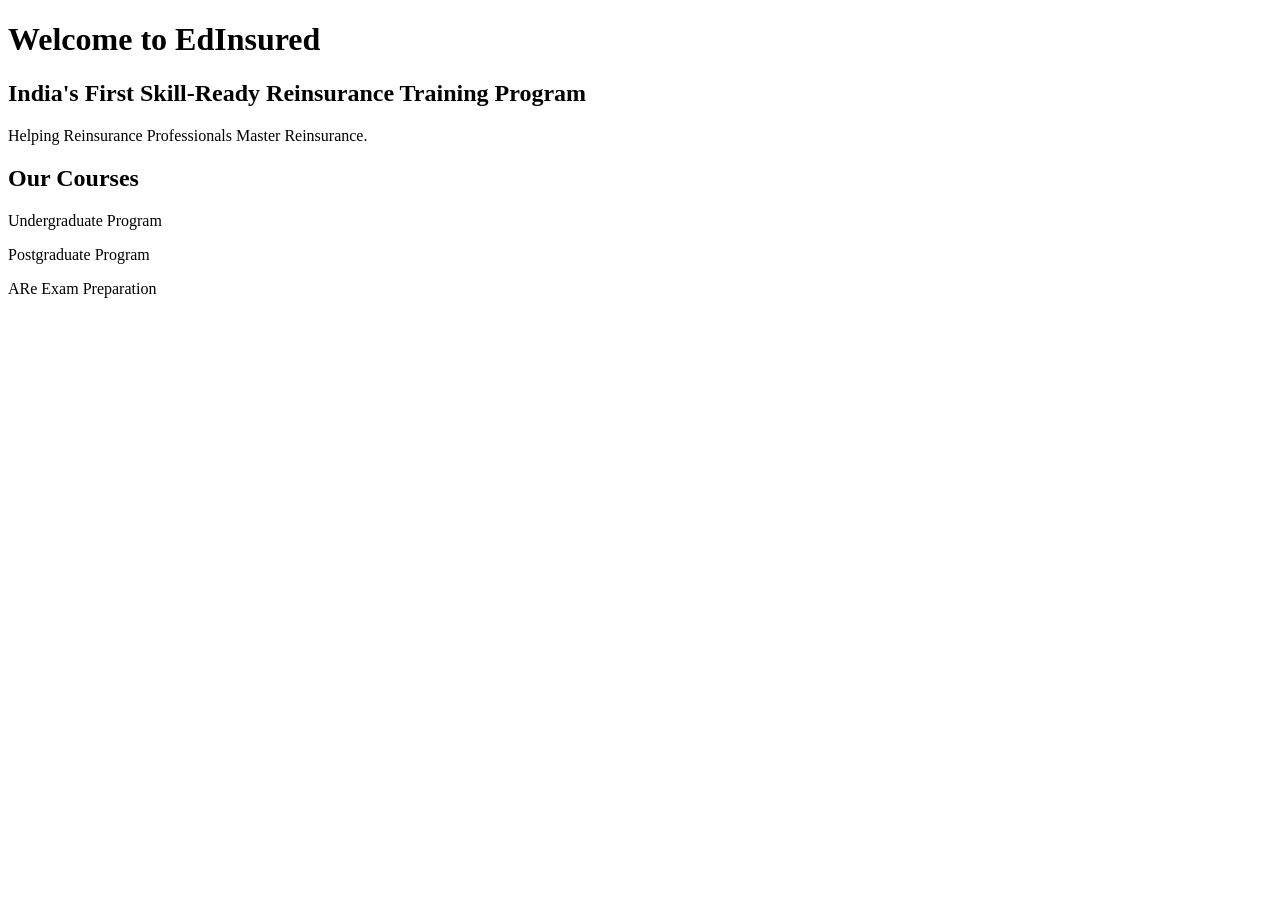
==== landing-page/index.html @ 305ea614 "Day 2 - Created homepage using HTML" ====
<!DOCTYPE html>
<html>
<head>
    <title>EdInsured Reinsurance Training</title>
</head>

<body>

    <h1>Welcome to EdInsured</h1>

    <h2>India's First Skill-Ready Reinsurance Training Program</h2>

    <p>Helping Reinsurance Professionals Master Reinsurance.</p>

    <h2>Our Courses</h2>

    <p>Undergraduate Program</p>

    <p>Postgraduate Program</p>

    <p>ARe Exam Preparation</p>

</body>
</html>
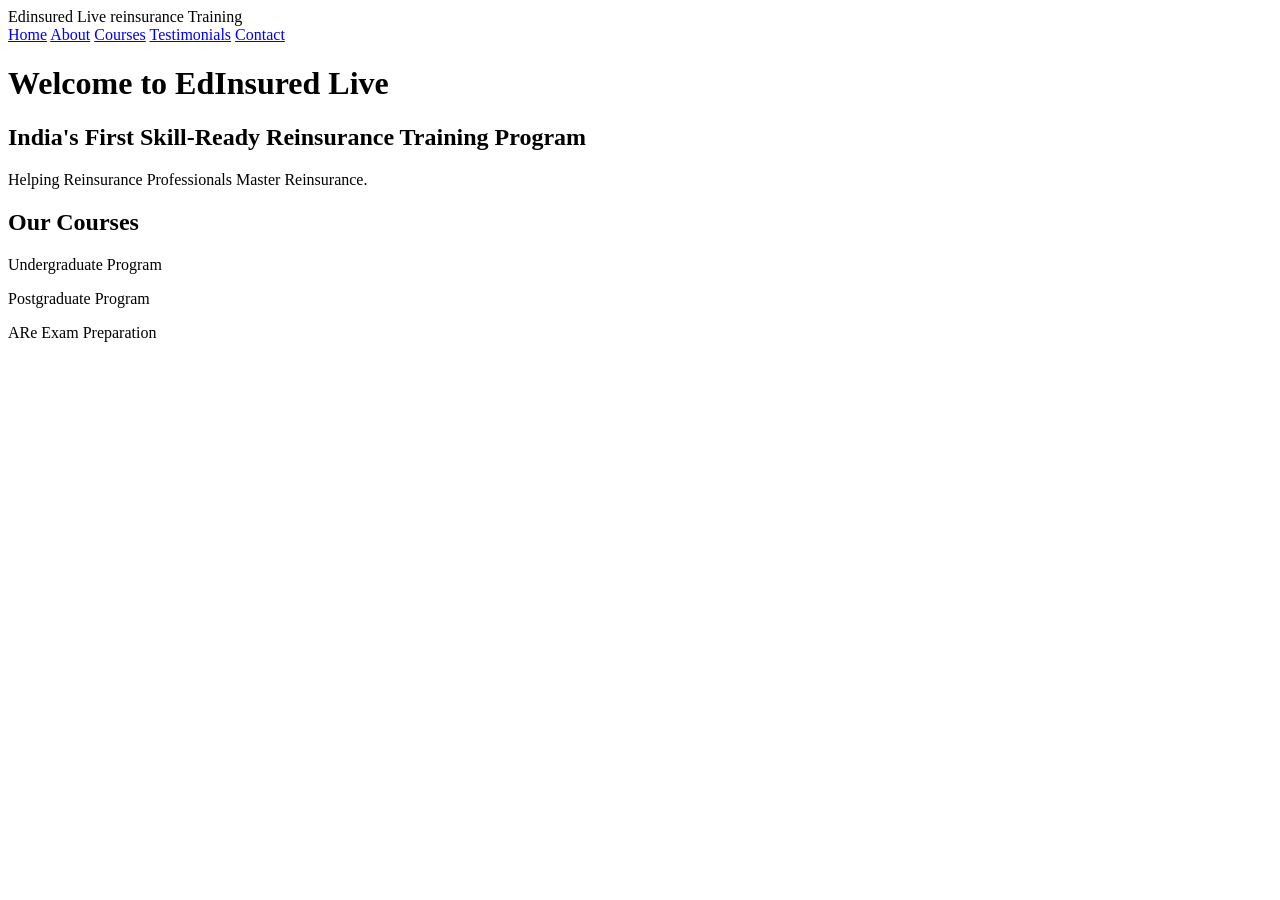
==== commit dddd5023: "Day 3 - Added header and navigation" ====
--- a/landing-page/index.html
+++ b/landing-page/index.html
@@ -5,8 +5,17 @@
 </head>
 
 <body>
-
-    <h1>Welcome to EdInsured</h1>
+<header>
+    Edinsured Live reinsurance Training
+</header>
+<nav>
+    <a href="#">Home</a>
+    <a href="#">About</a>   
+    <a href="#">Courses</a> 
+    <a href="#">Testimonials</a>
+    <a href="#">Contact</a>
+</nav>
+    <h1>Welcome to EdInsured Live</h1>
 
     <h2>India's First Skill-Ready Reinsurance Training Program</h2>
 
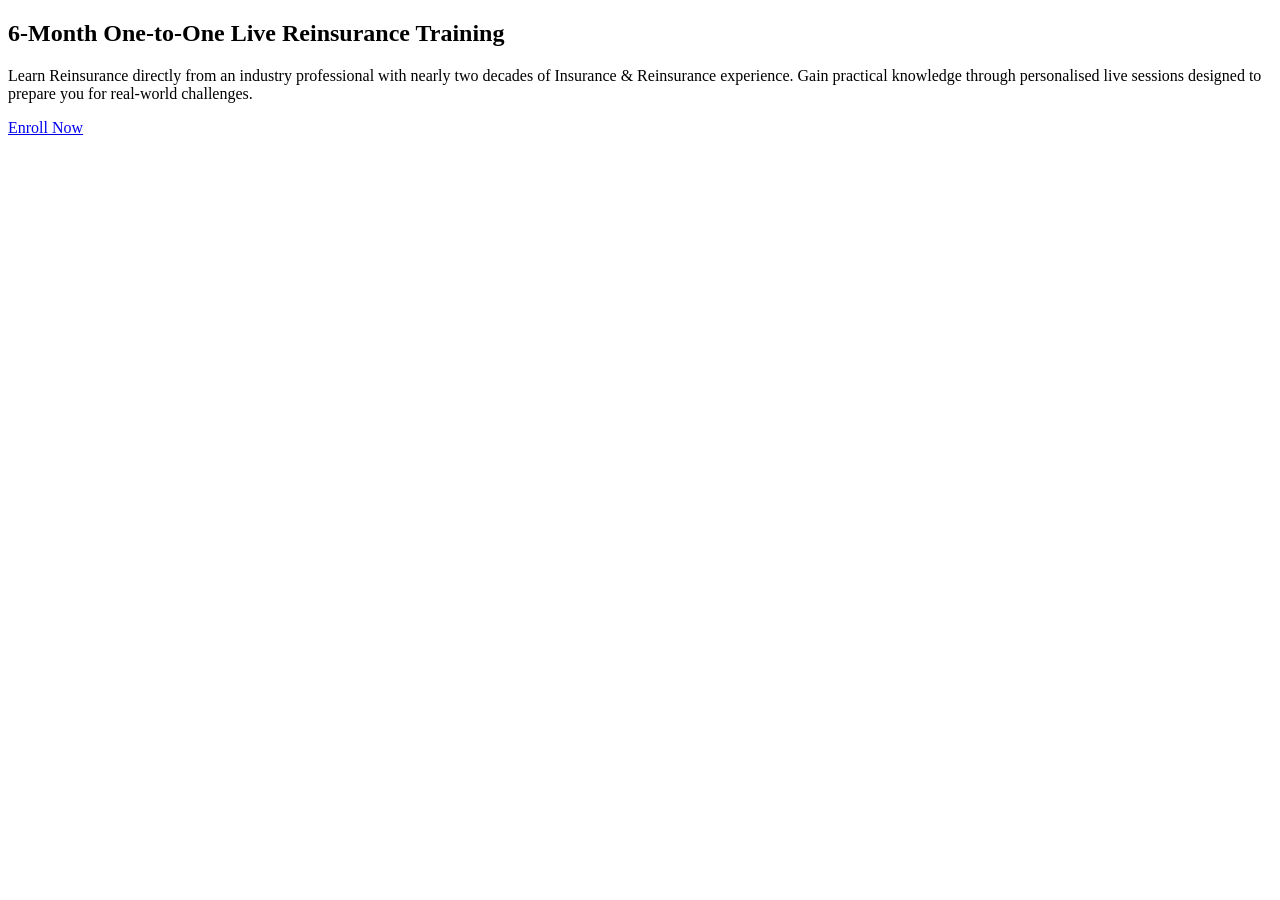
==== commit d18afef0: "Day 4 - Built Hero Section" ====
--- a/landing-page/index.html
+++ b/landing-page/index.html
@@ -1,33 +1,55 @@
 <!DOCTYPE html>
-<html>
+<html lang="en">
 <head>
     <title>EdInsured Reinsurance Training</title>
 </head>
 
 <body>
-<header>
-    Edinsured Live reinsurance Training
-</header>
-<nav>
-    <a href="#">Home</a>
-    <a href="#">About</a>   
-    <a href="#">Courses</a> 
-    <a href="#">Testimonials</a>
-    <a href="#">Contact</a>
-</nav>
-    <h1>Welcome to EdInsured Live</h1>
 
-    <h2>India's First Skill-Ready Reinsurance Training Program</h2>
+    <header>
 
-    <p>Helping Reinsurance Professionals Master Reinsurance.</p>
+    </header>
 
-    <h2>Our Courses</h2>
+    <nav>
 
-    <p>Undergraduate Program</p>
+    </nav>
 
-    <p>Postgraduate Program</p>
+    <main>
+<!-- Hero Section -->
+        <section id="hero">
+<h2>6-Month One-to-One Live Reinsurance Training</h2>
+<p>Learn Reinsurance directly from an industry professional with nearly
+        two decades of Insurance & Reinsurance experience. Gain practical
+        knowledge through personalised live sessions designed to prepare you
+        for real-world challenges.</p>
+        <a href="#">Enroll Now</a>
+        </section>
+<!-- Cources Section    -->
+        <section>
 
-    <p>ARe Exam Preparation</p>
+        </section>
+<!-- Comparison Section -->
+        <section>
+
+        </section>
+<!-- Enrollment Section -->
+        <section>
+
+        </section>
+<!-- Testimonials Section -->
+        <section>
+
+        </section>
+<!-- About Me Section -->
+        <section>
+
+        </section>
+
+    </main>
+
+    <footer>
+
+    </footer>
 
 </body>
 </html>
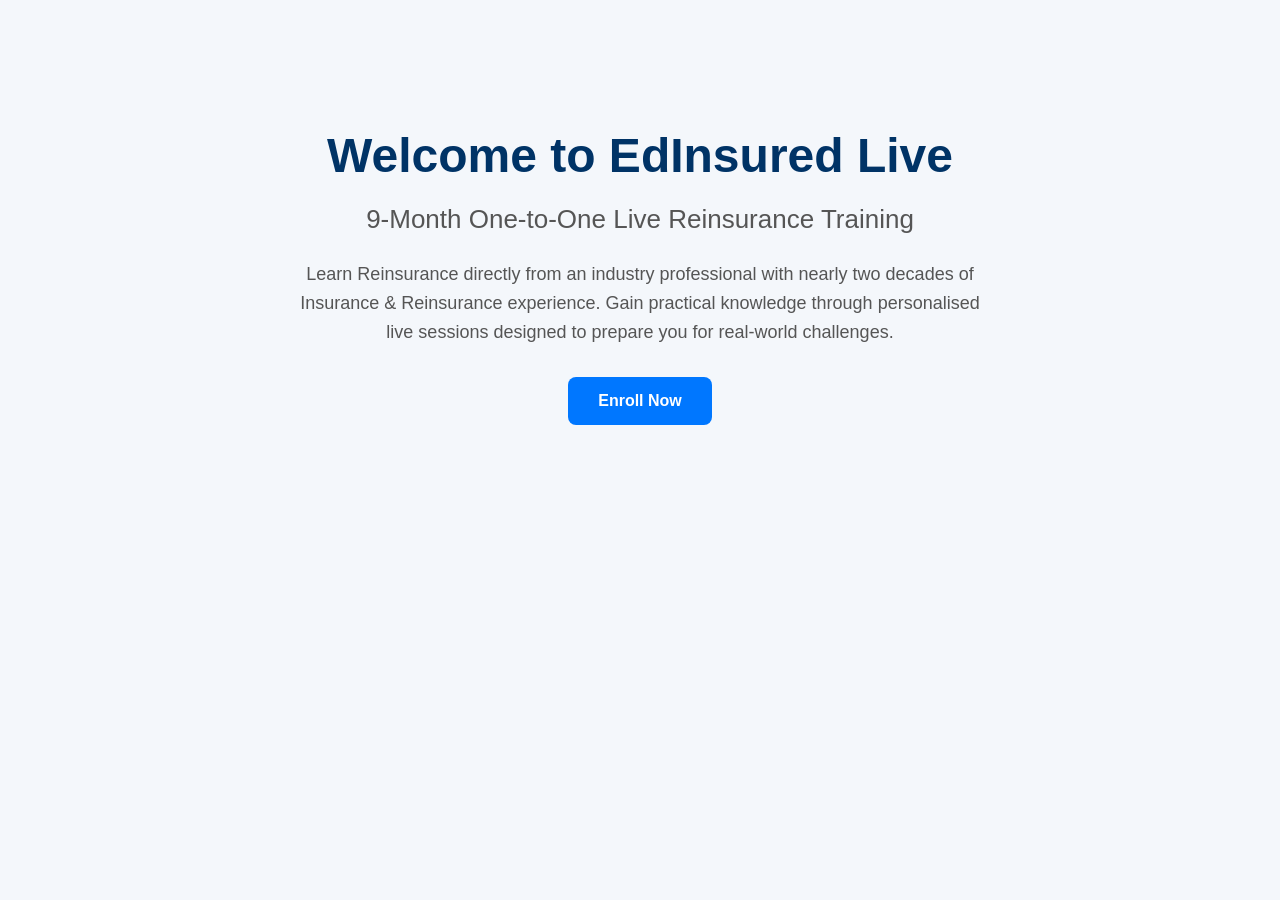
==== commit b9be14f6: "Day 5 - Add CSS styling to hero section" ====
--- a/landing-page/index.html
+++ b/landing-page/index.html
@@ -1,7 +1,8 @@
 <!DOCTYPE html>
 <html lang="en">
 <head>
-    <title>EdInsured Reinsurance Training</title>
+<title>EdInsured Live Reinsurance Training</title>
+<link rel="stylesheet" href="style.css">
 </head>
 
 <body>
@@ -17,12 +18,13 @@
     <main>
 <!-- Hero Section -->
         <section id="hero">
-<h2>6-Month One-to-One Live Reinsurance Training</h2>
+                <h1>Welcome to EdInsured Live</h1>
+<h2>9-Month One-to-One Live Reinsurance Training</h2>
 <p>Learn Reinsurance directly from an industry professional with nearly
         two decades of Insurance & Reinsurance experience. Gain practical
         knowledge through personalised live sessions designed to prepare you
         for real-world challenges.</p>
-        <a href="#">Enroll Now</a>
+        <a href="#" class="btn">Enroll Now</a>
         </section>
 <!-- Cources Section    -->
         <section>
--- a/landing-page/style.css
+++ b/landing-page/style.css
@@ -0,0 +1,38 @@
+body {
+    background-color: #f4f7fb;
+    font-family: Arial, Helvetica, sans-serif;
+    color: 333333;}
+    #hero {
+    text-align: center;
+    padding: 80px 20px;
+}
+#hero h1 {
+    font-size: 48px;
+    color: #003366;
+    margin-bottom: 20px;
+}
+#hero h2 {
+    font-size: 26px;
+    color: #555555;
+    font-weight: normal;
+    margin-bottom: 25px;
+}
+#hero p {
+    font-size: 18px;
+    line-height: 1.6;
+    max-width: 700px;
+    margin: 0 auto 30px;
+    color: #555555;
+}
+.btn {
+    display: inline-block;
+    background-color: #0077ff;
+    color: white;
+    padding: 15px 30px;
+    text-decoration: none;
+    border-radius: 8px;
+    font-weight: bold;
+}
+.btn:hover {
+    background-color: #0056b3;
+}
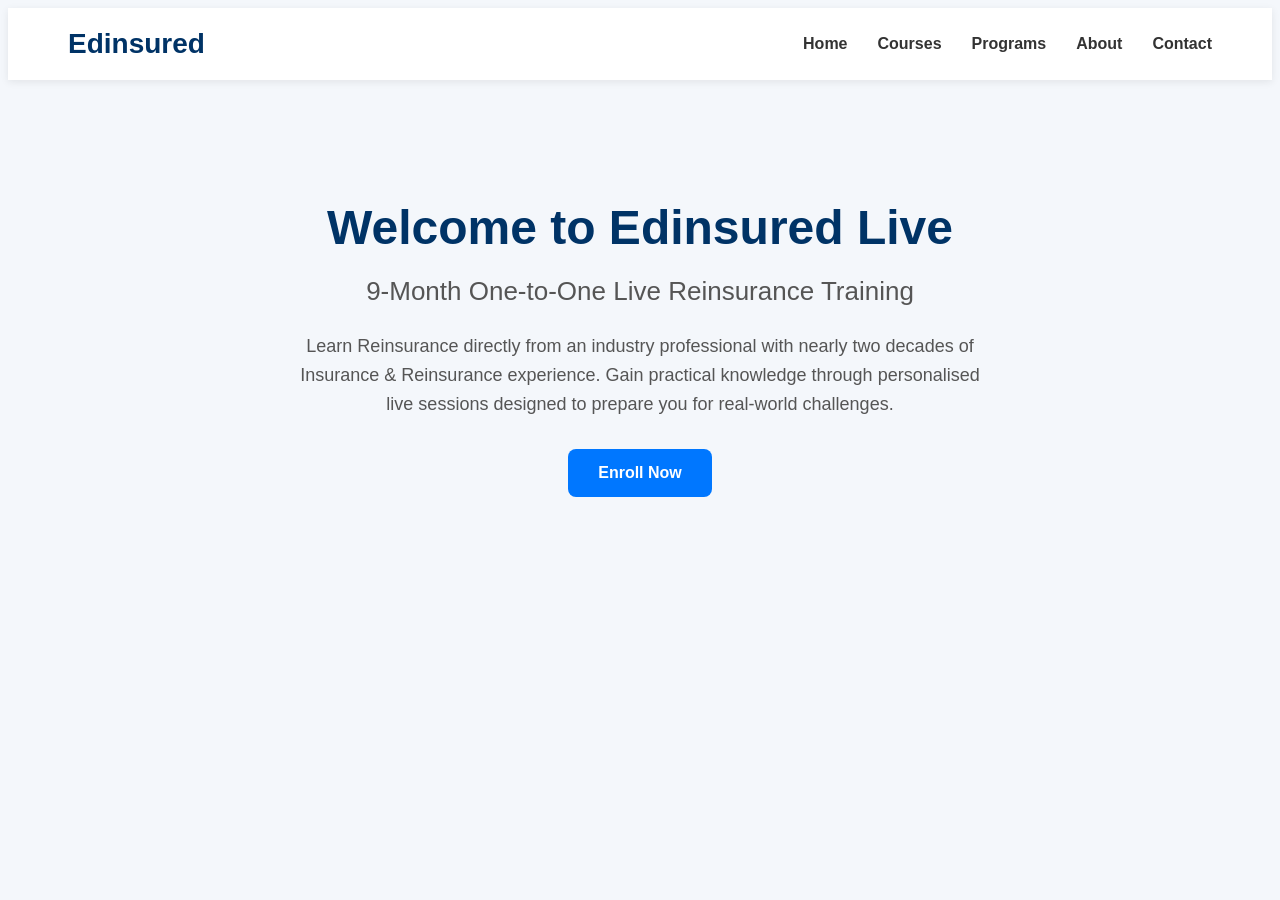
==== commit bb7ef76d: "Day 6 professional header and navigation styling" ====
--- a/landing-page/index.html
+++ b/landing-page/index.html
@@ -1,24 +1,30 @@
 <!DOCTYPE html>
 <html lang="en">
 <head>
-<title>EdInsured Live Reinsurance Training</title>
+<title>Edinsured Live Reinsurance Training</title>
 <link rel="stylesheet" href="style.css">
 </head>
 
 <body>
 
     <header>
-
-    </header>
+<div class="logo">
+        Edinsured
+    </div>
 
     <nav>
-
+        <a href="#">Home</a>
+        <a href="#">Courses</a>
+        <a href="#">Programs</a>
+        <a href="#">About</a>
+        <a href="#">Contact</a>
     </nav>
+    </header>
 
     <main>
 <!-- Hero Section -->
         <section id="hero">
-                <h1>Welcome to EdInsured Live</h1>
+                <h1>Welcome to Edinsured Live</h1>
 <h2>9-Month One-to-One Live Reinsurance Training</h2>
 <p>Learn Reinsurance directly from an industry professional with nearly
         two decades of Insurance & Reinsurance experience. Gain practical
--- a/landing-page/style.css
+++ b/landing-page/style.css
@@ -35,4 +35,29 @@
 }
 .btn:hover {
     background-color: #0056b3;
+}
+header {
+    display: flex;
+    justify-content: space-between;
+    align-items: center;
+    padding: 20px 60px;
+    background-color: white;
+    box-shadow: 0 2px 8px rgba(0,0,0,0.08);
+}
+nav {
+    display: flex;
+    gap: 30px;
+}
+nav a {
+    text-decoration: none;
+    color: #333333;
+    font-weight: 600;
+}
+nav a:hover {
+    color: #0077ff;
+}
+.logo {
+    font-size: 28px;
+    font-weight: bold;
+    color: #003366;
 }
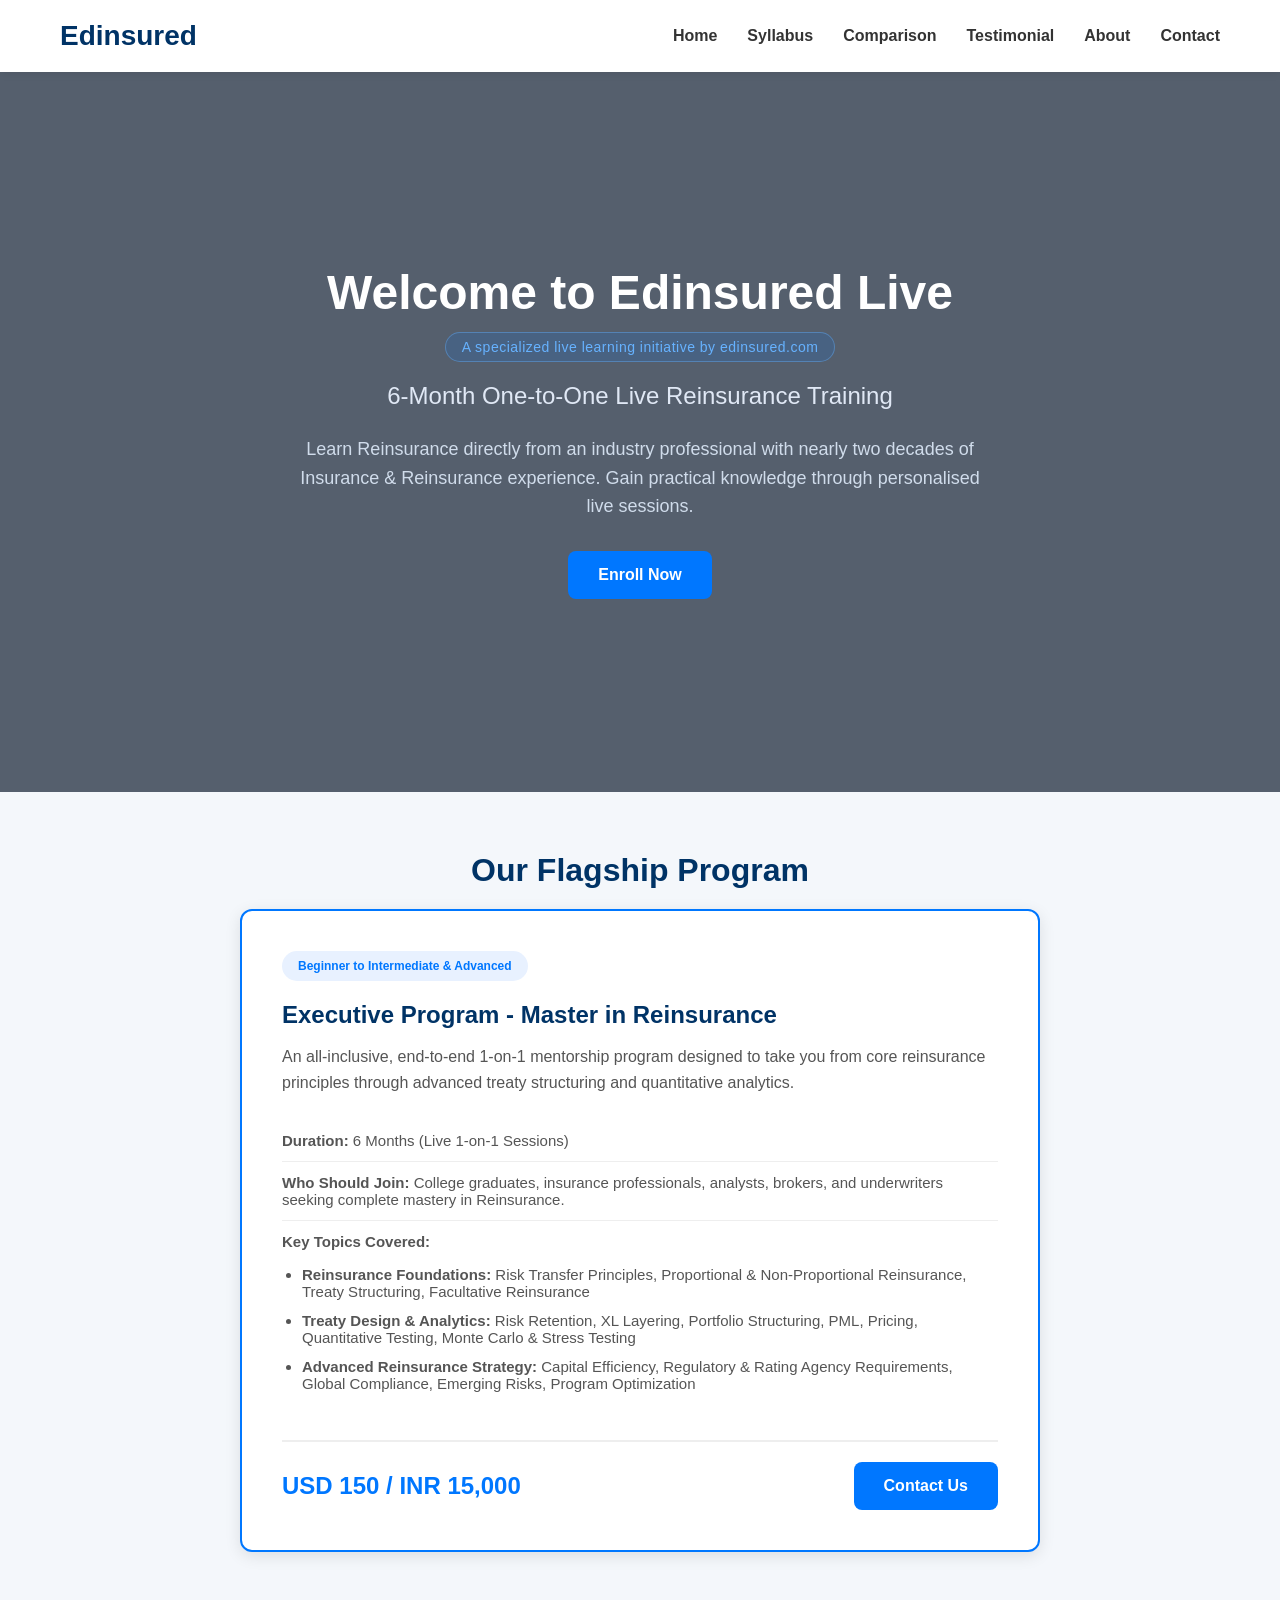
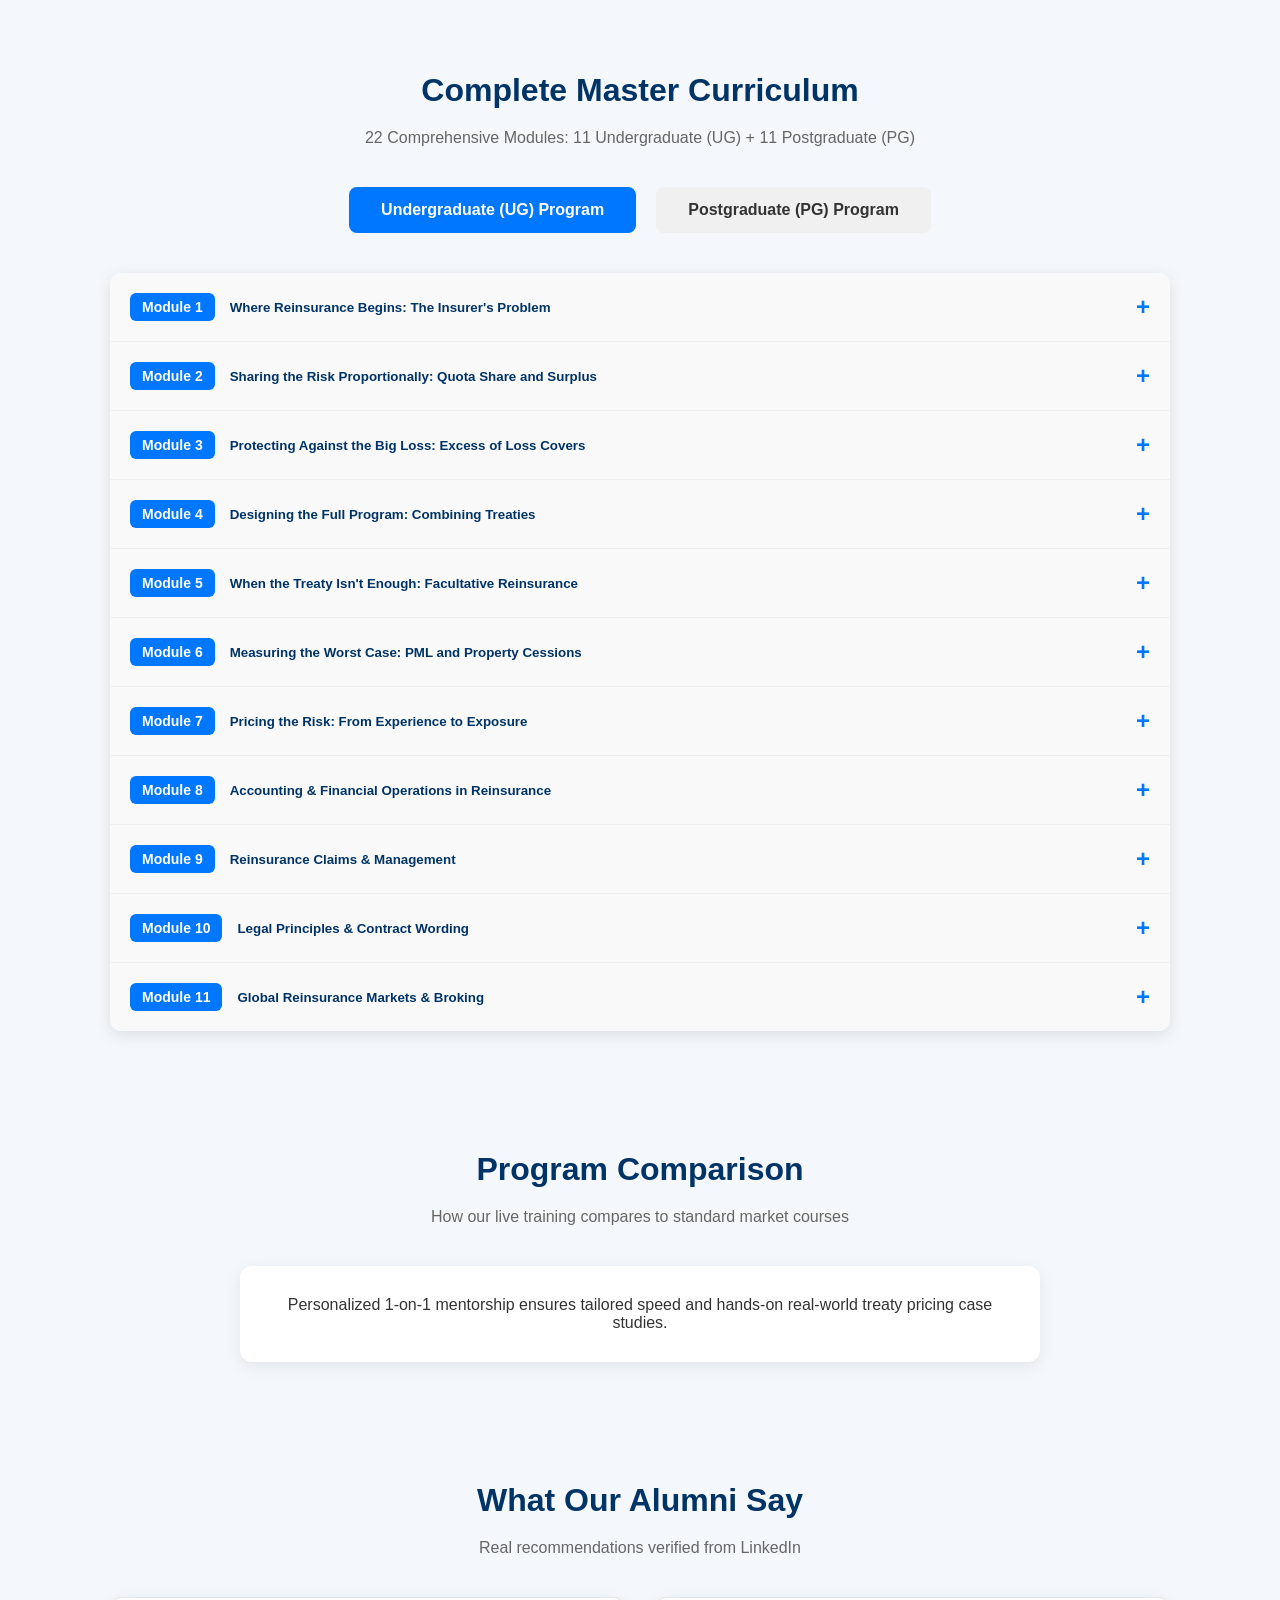
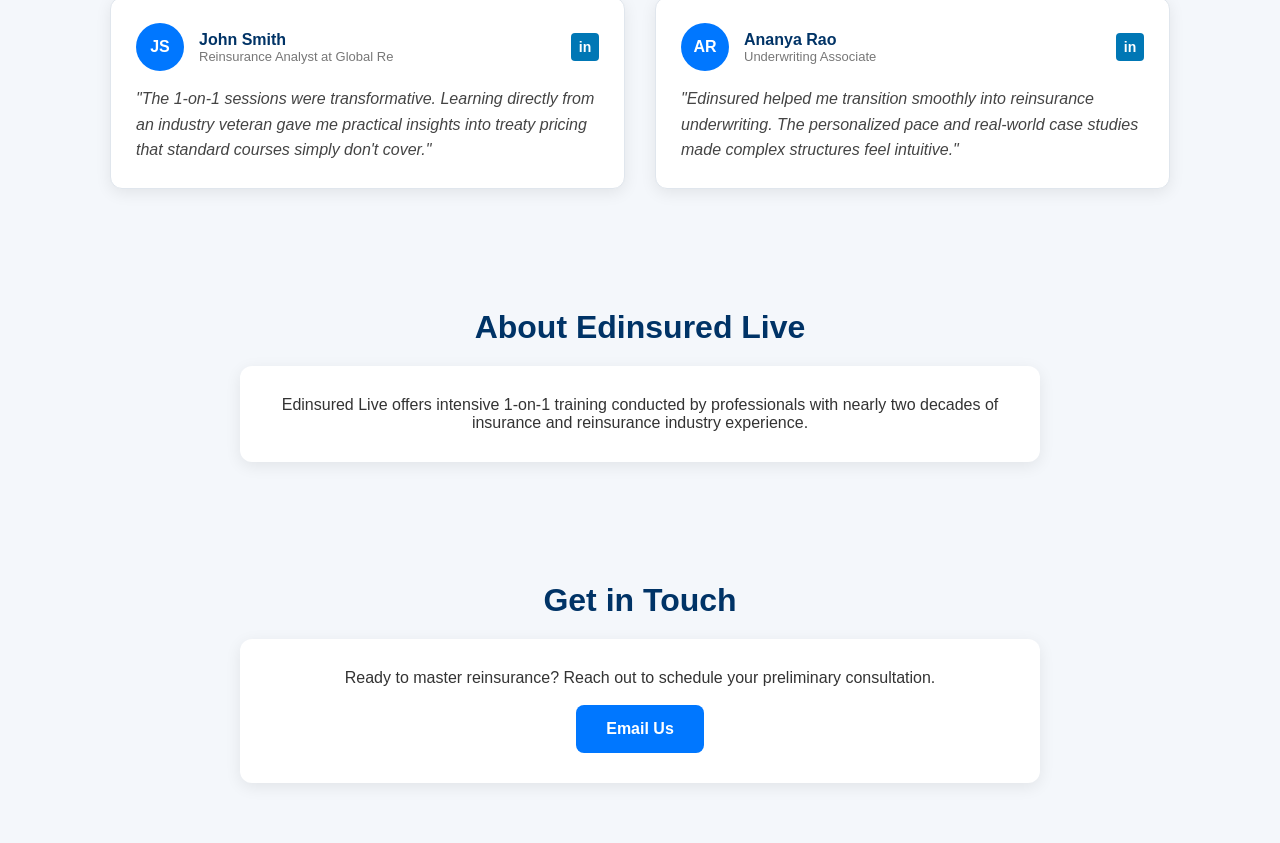
==== commit dbd71bc0: "Fix navigation view switching and update hero subtag" ====
--- a/landing-page/index.html
+++ b/landing-page/index.html
@@ -1,63 +1,508 @@
 <!DOCTYPE html>
 <html lang="en">
 <head>
-<title>Edinsured Live Reinsurance Training</title>
-<link rel="stylesheet" href="style.css">
+    <meta charset="UTF-8">
+    <meta name="viewport" content="width=device-width, initial-scale=1.0">
+    <title>Edinsured Live Reinsurance Training</title>
+    <link rel="stylesheet" href="style.css">
 </head>
-
 <body>
 
     <header>
-<div class="logo">
-        Edinsured
-    </div>
-
-    <nav>
-        <a href="#">Home</a>
-        <a href="#">Courses</a>
-        <a href="#">Programs</a>
-        <a href="#">About</a>
-        <a href="#">Contact</a>
-    </nav>
+        <div class="logo">Edinsured</div>
+        <nav>
+            <a href="#home">Home</a>
+            <a href="#syllabus">Syllabus</a>
+            <a href="#syllabus-comparison">Comparison</a>
+            <a href="#testimonials">Testimonial</a>
+            <a href="#about">About</a>
+            <a href="#contact">Contact</a>
+        </nav>
     </header>
 
     <main>
-<!-- Hero Section -->
+        <!-- Hero Section -->
         <section id="hero">
+            <video class="hero-video" autoplay loop muted playsinline>
+                <source src="https://res.cloudinary.com/nr9kdftt/video/upload/v1786195511/Edinsured_Logo_vqvf2d.mp4" type="video/mp4">
+            </video>
+            <div class="hero-content">
                 <h1>Welcome to Edinsured Live</h1>
-<h2>9-Month One-to-One Live Reinsurance Training</h2>
-<p>Learn Reinsurance directly from an industry professional with nearly
-        two decades of Insurance & Reinsurance experience. Gain practical
-        knowledge through personalised live sessions designed to prepare you
-        for real-world challenges.</p>
-        <a href="#" class="btn">Enroll Now</a>
-        </section>
-<!-- Cources Section    -->
-        <section>
-
-        </section>
-<!-- Comparison Section -->
-        <section>
-
-        </section>
-<!-- Enrollment Section -->
-        <section>
-
-        </section>
-<!-- Testimonials Section -->
-        <section>
-
-        </section>
-<!-- About Me Section -->
-        <section>
-
-        </section>
-
+                <div class="hero-subtag">A specialized live learning initiative by edinsured.com</div>
+                <h2>6-Month One-to-One Live Reinsurance Training</h2>
+                <p>Learn Reinsurance directly from an industry professional with nearly two decades of Insurance &amp; Reinsurance experience. Gain practical knowledge through personalised live sessions.</p>
+                <a href="#contact" class="btn">Enroll Now</a>
+            </div>
+        </section>
+
+        <!-- Executive Program / Flagship Section -->
+        <section id="courses" class="container">
+            <h2 class="section-title">Our Flagship Program</h2>
+            
+            <div class="single-course-container">
+                <div class="course-card featured">
+                    <span class="badge badge-popular">Beginner to Intermediate &amp; Advanced</span>
+                    <h3>Executive Program - Master in Reinsurance</h3>
+                    <p class="overview">An all-inclusive, end-to-end 1-on-1 mentorship program designed to take you from core reinsurance principles through advanced treaty structuring and quantitative analytics.</p>
+                    
+                    <ul class="course-details">
+                        <li><strong>Duration:</strong> 6 Months (Live 1-on-1 Sessions)</li>
+                        <li><strong>Who Should Join:</strong> College graduates, insurance professionals, analysts, brokers, and underwriters seeking complete mastery in Reinsurance.</li>
+                        <li><strong>Key Topics Covered:</strong>
+                            <ul>
+                                <li><strong>Reinsurance Foundations:</strong> Risk Transfer Principles, Proportional &amp; Non-Proportional Reinsurance, Treaty Structuring, Facultative Reinsurance</li>
+                                <li><strong>Treaty Design &amp; Analytics:</strong> Risk Retention, XL Layering, Portfolio Structuring, PML, Pricing, Quantitative Testing, Monte Carlo &amp; Stress Testing</li>
+                                <li><strong>Advanced Reinsurance Strategy:</strong> Capital Efficiency, Regulatory &amp; Rating Agency Requirements, Global Compliance, Emerging Risks, Program Optimization</li>
+                            </ul>
+                        </li>
+                    </ul>
+
+                    <div class="card-footer">
+                        <div class="price">USD 150 / INR 15,000</div>
+                        <a href="#contact" class="btn">Contact Us</a>
+                    </div>
+                </div>
+            </div>
+        </section>
+
+        <!-- Detailed Full Curriculum Section -->
+        <section id="syllabus" class="container">
+            <h2 class="section-title">Complete Master Curriculum</h2>
+            <p class="section-subtitle">22 Comprehensive Modules: 11 Undergraduate (UG) + 11 Postgraduate (PG)</p>
+
+            <div class="curriculum-tabs">
+                <button class="tab-btn active" data-tab="ug">Undergraduate (UG) Program</button>
+                <button class="tab-btn" data-tab="pg">Postgraduate (PG) Program</button>
+            </div>
+
+            <!-- UG Program Accordion -->
+            <div id="ug" class="tab-content active">
+                <div class="accordion">
+                    <div class="accordion-item">
+                        <button class="accordion-header">
+                            <span class="module-number">Module 1</span>
+                            <span class="module-title">Where Reinsurance Begins: The Insurer's Problem</span>
+                            <span class="accordion-toggle">+</span>
+                        </button>
+                        <div class="accordion-body">
+                            <p><strong>Why does a primary insurer need to share risk before it ever signs a policy?</strong></p>
+                            <ul>
+                                <li>The Concept and Rationale of Reinsurance</li>
+                                <li>How Reinsurance Differs from Insurance</li>
+                                <li>Core Risk-Transfer Functions: Capacity, Stability, Catastrophe Protection</li>
+                            </ul>
+                        </div>
+                    </div>
+
+                    <div class="accordion-item">
+                        <button class="accordion-header">
+                            <span class="module-number">Module 2</span>
+                            <span class="module-title">Sharing the Risk Proportionally: Quota Share and Surplus</span>
+                            <span class="accordion-toggle">+</span>
+                        </button>
+                        <div class="accordion-body">
+                            <p><strong>The first decision a cedant makes: how much of each risk to keep, and how much to pass on.</strong></p>
+                            <ul>
+                                <li>Quota Share Treaties</li>
+                                <li>Surplus Treaties</li>
+                                <li>Facultative-Obligatory Arrangements</li>
+                            </ul>
+                        </div>
+                    </div>
+
+                    <div class="accordion-item">
+                        <button class="accordion-header">
+                            <span class="module-number">Module 3</span>
+                            <span class="module-title">Protecting Against the Big Loss: Excess of Loss Covers</span>
+                            <span class="accordion-toggle">+</span>
+                        </button>
+                        <div class="accordion-body">
+                            <p><strong>Once proportional sharing isn't enough, how does an insurer cap its exposure to a single event or a bad year?</strong></p>
+                            <ul>
+                                <li>Per Risk Excess of Loss</li>
+                                <li>Per Event Excess of Loss</li>
+                                <li>Stop Loss Excess of Loss</li>
+                                <li>Aggregate Excess of Loss</li>
+                                <li>Attachment Points and Layering</li>
+                                <li>Pricing the Layer: Non-Proportional Premiums</li>
+                                <li>Adjusting for Inflation: Stability and Indexation Clauses</li>
+                            </ul>
+                        </div>
+                    </div>
+
+                    <div class="accordion-item">
+                        <button class="accordion-header">
+                            <span class="module-number">Module 4</span>
+                            <span class="module-title">Designing the Full Program: Combining Treaties</span>
+                            <span class="accordion-toggle">+</span>
+                        </button>
+                        <div class="accordion-body">
+                            <p><strong>In practice, no insurer relies on one structure. How are proportional and non-proportional covers layered together?</strong></p>
+                            <ul>
+                                <li>Quota Share Operating after Surplus</li>
+                                <li>Per Risk XL after Surplus</li>
+                                <li>Per Risk XL combined with Quota Share</li>
+                                <li>Per Risk XL combined with Catastrophe XL</li>
+                            </ul>
+                        </div>
+                    </div>
+
+                    <div class="accordion-item">
+                        <button class="accordion-header">
+                            <span class="module-number">Module 5</span>
+                            <span class="module-title">When the Treaty Isn't Enough: Facultative Reinsurance</span>
+                            <span class="accordion-toggle">+</span>
+                        </button>
+                        <div class="accordion-body">
+                            <p><strong>What happens when a single risk falls outside the treaty's automatic terms, and has to be negotiated one-by-one?</strong></p>
+                            <ul>
+                                <li>Proportional Facultative Placements</li>
+                                <li>Non-Proportional Facultative Placements</li>
+                                <li>The Mechanics of Placing a Facultative Risk</li>
+                            </ul>
+                        </div>
+                    </div>
+
+                    <div class="accordion-item">
+                        <button class="accordion-header">
+                            <span class="module-number">Module 6</span>
+                            <span class="module-title">Measuring the Worst Case: PML and Property Cessions</span>
+                            <span class="accordion-toggle">+</span>
+                        </button>
+                        <div class="accordion-body">
+                            <p><strong>Before any of this works, someone has to estimate how bad the loss could actually get.</strong></p>
+                            <ul>
+                                <li>Probable Maximum Loss (PML) and Cession Decisions</li>
+                                <li>Premium Allocation under Surplus Treaties</li>
+                                <li>What Happens When the PML Estimate Is Wrong</li>
+                            </ul>
+                        </div>
+                    </div>
+
+                    <div class="accordion-item">
+                        <button class="accordion-header">
+                            <span class="module-number">Module 7</span>
+                            <span class="module-title">Pricing the Risk: From Experience to Exposure</span>
+                            <span class="accordion-toggle">+</span>
+                        </button>
+                        <div class="accordion-body">
+                            <p><strong>How does a reinsurer decide what to charge for taking on this risk?</strong></p>
+                            <ul>
+                                <li>Burning Cost / Experience Rating</li>
+                                <li>Exposure Rating</li>
+                                <li>Pricing Catastrophe Excess of Loss</li>
+                            </ul>
+                        </div>
+                    </div>
+
+                    <div class="accordion-item">
+                        <button class="accordion-header">
+                            <span class="module-number">Module 8</span>
+                            <span class="module-title">Accounting &amp; Financial Operations in Reinsurance</span>
+                            <span class="accordion-toggle">+</span>
+                        </button>
+                        <div class="accordion-body">
+                            <p><strong>Understanding premium calculations, commissions, accounts processing, and financial statements.</strong></p>
+                            <ul>
+                                <li>Proportional &amp; Non-Proportional Accounts</li>
+                                <li>Portfolio Transfers and Premium Reserves</li>
+                                <li>Reinsurance Loss Reserves &amp; Cash Calls</li>
+                            </ul>
+                        </div>
+                    </div>
+
+                    <div class="accordion-item">
+                        <button class="accordion-header">
+                            <span class="module-number">Module 9</span>
+                            <span class="module-title">Reinsurance Claims &amp; Management</span>
+                            <span class="accordion-toggle">+</span>
+                        </button>
+                        <div class="accordion-body">
+                            <p><strong>How losses are reported, investigated, settled, and recovered under reinsurance agreements.</strong></p>
+                            <ul>
+                                <li>Claims Notification Clauses and Co-operation</li>
+                                <li>Cut-Through Clauses &amp; Special Provisions</li>
+                                <li>Claims Handling Procedures in Treaties</li>
+                            </ul>
+                        </div>
+                    </div>
+
+                    <div class="accordion-item">
+                        <button class="accordion-header">
+                            <span class="module-number">Module 10</span>
+                            <span class="module-title">Legal Principles &amp; Contract Wording</span>
+                            <span class="accordion-toggle">+</span>
+                        </button>
+                        <div class="accordion-body">
+                            <p><strong>Key legal doctrines that govern relationships between primary insurers and reinsurers.</strong></p>
+                            <ul>
+                                <li>Utmost Good Faith &amp; Follow the Fortunes</li>
+                                <li>Standard Contractual Clauses &amp; Exclusions</li>
+                                <li>Dispute Resolution: Arbitration vs Litigation</li>
+                            </ul>
+                        </div>
+                    </div>
+
+                    <div class="accordion-item">
+                        <button class="accordion-header">
+                            <span class="module-number">Module 11</span>
+                            <span class="module-title">Global Reinsurance Markets &amp; Broking</span>
+                            <span class="accordion-toggle">+</span>
+                        </button>
+                        <div class="accordion-body">
+                            <p><strong>Overview of key global hubs, reinsurance centers, and placement processes.</strong></p>
+                            <ul>
+                                <li>Lloyd’s of London, European, &amp; Offshore Markets</li>
+                                <li>The Role of Intermediaries and Reinsurance Brokers</li>
+                                <li>Market Cycles: Hard vs Soft Markets</li>
+                            </ul>
+                        </div>
+                    </div>
+                </div>
+            </div>
+
+            <!-- PG Program Accordion -->
+            <div id="pg" class="tab-content">
+                <div class="accordion">
+                    <div class="accordion-item">
+                        <button class="accordion-header">
+                            <span class="module-number">Module 1</span>
+                            <span class="module-title">Advanced Quantitative Analytics &amp; Modeling</span>
+                            <span class="accordion-toggle">+</span>
+                        </button>
+                        <div class="accordion-body">
+                            <p><strong>Mathematical modeling techniques for assessing non-linear exposures.</strong></p>
+                            <ul>
+                                <li>Frequency and Severity Distributions</li>
+                                <li>Monte Carlo Simulations in Reinsurance</li>
+                                <li>Loss Aggregation and Extreme Value Theory</li>
+                            </ul>
+                        </div>
+                    </div>
+
+                    <div class="accordion-item">
+                        <button class="accordion-header">
+                            <span class="module-number">Module 2</span>
+                            <span class="module-title">Catastrophe Modeling &amp; Climate Risk</span>
+                            <span class="accordion-toggle">+</span>
+                        </button>
+                        <div class="accordion-body">
+                            <p><strong>Analyzing natural hazards and long-term environmental trends.</strong></p>
+                            <ul>
+                                <li>Catastrophe Model Structure (AIR, RMS)</li>
+                                <li>AEP and OEP Loss Curves</li>
+                                <li>Incorporating Climate Change into Pricing</li>
+                            </ul>
+                        </div>
+                    </div>
+
+                    <div class="accordion-item">
+                        <button class="accordion-header">
+                            <span class="module-number">Module 3</span>
+                            <span class="module-title">Capital Management &amp; Solvency II</span>
+                            <span class="accordion-toggle">+</span>
+                        </button>
+                        <div class="accordion-body">
+                            <p><strong>How reinsurance impacts regulatory capital requirements.</strong></p>
+                            <ul>
+                                <li>Economic Capital Models &amp; SCR Credit</li>
+                                <li>Solvency II &amp; Rating Agency Capital Models</li>
+                                <li>Capital Relief via Finite &amp; Structured Reinsurance</li>
+                            </ul>
+                        </div>
+                    </div>
+
+                    <div class="accordion-item">
+                        <button class="accordion-header">
+                            <span class="module-number">Module 4</span>
+                            <span class="module-title">Structured Reinsurance Solutions</span>
+                            <span class="accordion-toggle">+</span>
+                        </button>
+                        <div class="accordion-body">
+                            <p><strong>Non-traditional risk transfer and tailored capital relief structures.</strong></p>
+                            <ul>
+                                <li>Loss Portfolio Transfers (LPT)</li>
+                                <li>Adverse Development Cover (ADC)</li>
+                                <li>Prospective Multi-Year Structured Treaties</li>
+                            </ul>
+                        </div>
+                    </div>
+
+                    <div class="accordion-item">
+                        <button class="accordion-header">
+                            <span class="module-number">Module 5</span>
+                            <span class="module-title">Insurance-Linked Securities (ILS) &amp; Alt Capital</span>
+                            <span class="accordion-toggle">+</span>
+                        </button>
+                        <div class="accordion-body">
+                            <p><strong>Bridging insurance risks directly with capital market investors.</strong></p>
+                            <ul>
+                                <li>Catastrophe Bonds &amp; SPVs</li>
+                                <li>Sidecars and Collateralized Reinsurance</li>
+                                <li>Parametric Triggers vs Indemnity Triggers</li>
+                            </ul>
+                        </div>
+                    </div>
+
+                    <div class="accordion-item">
+                        <button class="accordion-header">
+                            <span class="module-number">Module 6</span>
+                            <span class="module-title">Enterprise Risk Management (ERM) for Reinsurers</span>
+                            <span class="accordion-toggle">+</span>
+                        </button>
+                        <div class="accordion-body">
+                            <p><strong>Structuring holistic risk limits across an entire underwriting portfolio.</strong></p>
+                            <ul>
+                                <li>Risk Appetite Frameworks &amp; Limits</li>
+                                <li>Realistic Disaster Scenarios (RDS)</li>
+                                <li>Accumulation Control across Lines of Business</li>
+                            </ul>
+                        </div>
+                    </div>
+
+                    <div class="accordion-item">
+                        <button class="accordion-header">
+                            <span class="module-number">Module 7</span>
+                            <span class="module-title">Portfolio Optimization &amp; Underwriting Strategy</span>
+                            <span class="accordion-toggle">+</span>
+                        </button>
+                        <div class="accordion-body">
+                            <p><strong>Balancing portfolio yield, volatility, and underwriting margins.</strong></p>
+                            <ul>
+                                <li>Marginal Capital Allocation</li>
+                                <li>Combined Ratio Targets &amp; ROE Optimization</li>
+                                <li>Cross-Line Diversification Strategies</li>
+                            </ul>
+                        </div>
+                    </div>
+
+                    <div class="accordion-item">
+                        <button class="accordion-header">
+                            <span class="module-number">Module 8</span>
+                            <span class="module-title">Specialty &amp; Casualty Treaty Underwriting</span>
+                            <span class="accordion-toggle">+</span>
+                        </button>
+                        <div class="accordion-body">
+                            <p><strong>Complex underwriting for non-property lines and long-tail liabilities.</strong></p>
+                            <ul>
+                                <li>Casualty XL &amp; Clash Cover Structuring</li>
+                                <li>Cyber, Marine, Aviation, &amp; Energy Reinsurance</li>
+                                <li>Social Inflation &amp; Long-Tail Loss Reserving</li>
+                            </ul>
+                        </div>
+                    </div>
+
+                    <div class="accordion-item">
+                        <button class="accordion-header">
+                            <span class="module-number">Module 9</span>
+                            <span class="module-title">Retrocession Markets &amp; Strategy</span>
+                            <span class="accordion-toggle">+</span>
+                        </button>
+                        <div class="accordion-body">
+                            <p><strong>How reinsurers purchase protection for their own risk portfolios.</strong></p>
+                            <ul>
+                                <li>Retrocession Structures (Quota Share vs Excess of Loss)</li>
+                                <li>ILW (Industry Loss Warranties)</li>
+                                <li>Managing Retrocession Counterparty Credit Risk</li>
+                            </ul>
+                        </div>
+                    </div>
+
+                    <div class="accordion-item">
+                        <button class="accordion-header">
+                            <span class="module-number">Module 10</span>
+                            <span class="module-title">Regulatory Frameworks &amp; Global Tax Strategy</span>
+                            <span class="accordion-toggle">+</span>
+                        </button>
+                        <div class="accordion-body">
+                            <p><strong>Cross-border regulatory mechanics and international compliance.</strong></p>
+                            <ul>
+                                <li>Cross-Border Reinsurance Regulation (US, EU, Asia)</li>
+                                <li>Base Erosion &amp; Profit Shifting (BEPS) Impact</li>
+                                <li>Collateral Requirements for Unlicensed Reinsurers</li>
+                            </ul>
+                        </div>
+                    </div>
+
+                    <div class="accordion-item">
+                        <button class="accordion-header">
+                            <span class="module-number">Module 11</span>
+                            <span class="module-title">Executive Leadership &amp; Treaty Negotiation Lab</span>
+                            <span class="accordion-toggle">+</span>
+                        </button>
+                        <div class="accordion-body">
+                            <p><strong>Simulated real-world negotiation and executive strategy development.</strong></p>
+                            <ul>
+                                <li>Live Treaty Pricing &amp; Placement Simulations</li>
+                                <li>Broker-Reinsurer Relationship Management</li>
+                                <li>Executive Mentorship Capstone Project</li>
+                            </ul>
+                        </div>
+                    </div>
+                </div>
+            </div>
+        </section>
+
+        <!-- Syllabus Comparison Section -->
+        <section id="syllabus-comparison" class="container">
+            <h2 class="section-title">Program Comparison</h2>
+            <p class="section-subtitle">How our live training compares to standard market courses</p>
+            <div class="info-card">
+                <p>Personalized 1-on-1 mentorship ensures tailored speed and hands-on real-world treaty pricing case studies.</p>
+            </div>
+        </section>
+
+        <!-- Testimonials Section -->
+        <section id="testimonials" class="container">
+            <h2 class="section-title">What Our Alumni Say</h2>
+            <p class="section-subtitle">Real recommendations verified from LinkedIn</p>
+
+            <div class="testimonials-grid">
+                <div class="testimonial-card">
+                    <div class="testimonial-header">
+                        <div class="avatar">JS</div>
+                        <div class="author-info">
+                            <h4>John Smith</h4>
+                            <p>Reinsurance Analyst at Global Re</p>
+                        </div>
+                        <a href="#" target="_blank" rel="noopener" class="linkedin-icon" title="View on LinkedIn">in</a>
+                    </div>
+                    <p class="testimonial-text">"The 1-on-1 sessions were transformative. Learning directly from an industry veteran gave me practical insights into treaty pricing that standard courses simply don't cover."</p>
+                </div>
+
+                <div class="testimonial-card">
+                    <div class="testimonial-header">
+                        <div class="avatar">AR</div>
+                        <div class="author-info">
+                            <h4>Ananya Rao</h4>
+                            <p>Underwriting Associate</p>
+                        </div>
+                        <a href="#" target="_blank" rel="noopener" class="linkedin-icon" title="View on LinkedIn">in</a>
+                    </div>
+                    <p class="testimonial-text">"Edinsured helped me transition smoothly into reinsurance underwriting. The personalized pace and real-world case studies made complex structures feel intuitive."</p>
+                </div>
+            </div>
+        </section>
+
+        <!-- About Section -->
+        <section id="about" class="container">
+            <h2 class="section-title">About Edinsured Live</h2>
+            <div class="info-card">
+                <p>Edinsured Live offers intensive 1-on-1 training conducted by professionals with nearly two decades of insurance and reinsurance industry experience.</p>
+            </div>
+        </section>
+
+        <!-- Contact Section -->
+        <section id="contact" class="container">
+            <h2 class="section-title">Get in Touch</h2>
+            <div class="info-card">
+                <p>Ready to master reinsurance? Reach out to schedule your preliminary consultation.</p>
+                <br>
+                <a href="mailto:info@edinsured.com" class="btn">Email Us</a>
+            </div>
+        </section>
     </main>
 
-    <footer>
-
-    </footer>
-
+    <script src="script.js"></script>
 </body>
 </html>
--- a/landing-page/style.css
+++ b/landing-page/style.css
@@ -1,63 +1,526 @@
+* {
+    box-sizing: border-box;
+    margin: 0;
+    padding: 0;
+}
+
 body {
     background-color: #f4f7fb;
     font-family: Arial, Helvetica, sans-serif;
-    color: 333333;}
-    #hero {
+    color: #333333;
+}
+
+/* Header & Navigation */
+header {
+    display: flex;
+    justify-content: space-between;
+    align-items: center;
+    padding: 20px 60px;
+    background-color: #ffffff;
+    box-shadow: 0 2px 8px rgba(0,0,0,0.08);
+    position: sticky;
+    top: 0;
+    z-index: 100;
+}
+
+.logo {
+    font-size: 28px;
+    font-weight: bold;
+    color: #003366;
+}
+
+nav {
+    display: flex;
+    gap: 30px;
+}
+
+nav a {
+    text-decoration: none;
+    color: #333333;
+    font-weight: 600;
+}
+
+nav a:hover {
+    color: #0077ff;
+}
+
+/* Hero Section */
+#hero {
+    position: relative;
+    width: 100%;
+    min-height: 80vh;
+    display: flex;
+    flex-direction: column;
+    justify-content: center;
+    align-items: center;
     text-align: center;
-    padding: 80px 20px;
-}
+    overflow: hidden;
+    padding: 60px 20px;
+}
+
+.hero-video {
+    position: absolute;
+    top: 0;
+    left: 0;
+    width: 100%;
+    height: 100%;
+    object-fit: cover;
+    z-index: 0;
+    pointer-events: none;
+}
+
+#hero::before {
+    content: "";
+    position: absolute;
+    top: 0;
+    left: 0;
+    width: 100%;
+    height: 100%;
+    background: rgba(0, 15, 35, 0.65);
+    z-index: 1;
+}
+
+.hero-content {
+    position: relative;
+    z-index: 2;
+    max-width: 800px;
+    margin: 0 auto;
+}
+
 #hero h1 {
     font-size: 48px;
-    color: #003366;
+    color: #ffffff;
+    margin-bottom: 12px;
+    animation: fadeInUp 0.8s ease-out 0.2s both;
+}
+
+/* Highlighting sub-tag without bold text overload */
+.hero-subtag {
+    display: inline-block;
+    color: #66b2ff;
+    background-color: rgba(0, 119, 255, 0.15);
+    border: 1px solid rgba(102, 178, 255, 0.4);
+    padding: 6px 16px;
+    border-radius: 20px;
+    font-size: 14px;
+    font-weight: 500;
     margin-bottom: 20px;
-}
+    letter-spacing: 0.5px;
+    animation: fadeInUp 0.8s ease-out 0.3s both;
+}
+
 #hero h2 {
-    font-size: 26px;
-    color: #555555;
+    font-size: 24px;
+    color: #e0e8f5;
     font-weight: normal;
     margin-bottom: 25px;
-}
+    animation: fadeInUp 0.8s ease-out 0.4s both;
+}
+
 #hero p {
     font-size: 18px;
     line-height: 1.6;
     max-width: 700px;
     margin: 0 auto 30px;
-    color: #555555;
-}
+    color: #d0dceb;
+    animation: fadeInUp 0.8s ease-out 0.6s both;
+}
+
+@keyframes fadeInUp {
+    from {
+        opacity: 0;
+        transform: translateY(30px);
+    }
+    to {
+        opacity: 1;
+        transform: translateY(0);
+    }
+}
+
 .btn {
     display: inline-block;
     background-color: #0077ff;
-    color: white;
+    color: #ffffff;
     padding: 15px 30px;
     text-decoration: none;
     border-radius: 8px;
     font-weight: bold;
-}
+    transition: all 0.2s ease;
+    cursor: pointer;
+    border: none;
+    animation: fadeInUp 0.8s ease-out 0.8s both;
+}
+
 .btn:hover {
     background-color: #0056b3;
-}
-header {
+    transform: translateY(-2px);
+    box-shadow: 0 4px 12px rgba(0, 119, 255, 0.3);
+}
+
+.container {
+    max-width: 1100px;
+    margin: 0 auto;
+    padding: 60px 20px;
+}
+
+.section-title {
+    text-align: center;
+    font-size: 32px;
+    color: #003366;
+    margin-bottom: 20px;
+}
+
+.section-subtitle {
+    text-align: center;
+    font-size: 16px;
+    color: #666;
+    margin-bottom: 40px;
+}
+
+.info-card {
+    background-color: #ffffff;
+    padding: 30px;
+    border-radius: 12px;
+    box-shadow: 0 4px 16px rgba(0,0,0,0.08);
+    text-align: center;
+    max-width: 800px;
+    margin: 0 auto;
+}
+
+/* Courses Section */
+.single-course-container {
+    display: flex;
+    justify-content: center;
+}
+
+.course-card {
+    background-color: #ffffff;
+    border-radius: 12px;
+    padding: 40px;
+    box-shadow: 0 4px 16px rgba(0,0,0,0.1);
+    max-width: 800px;
+    transition: transform 0.3s ease, box-shadow 0.3s ease;
+}
+
+.course-card:hover {
+    transform: translateY(-5px);
+    box-shadow: 0 12px 32px rgba(0,0,0,0.15);
+}
+
+.course-card.featured {
+    border: 2px solid #0077ff;
+}
+
+.badge {
+    display: inline-block;
+    padding: 8px 16px;
+    border-radius: 20px;
+    font-size: 12px;
+    font-weight: bold;
+    margin-bottom: 20px;
+}
+
+.badge-popular {
+    background-color: #e8f1ff;
+    color: #0077ff;
+}
+
+.course-card h3 {
+    font-size: 24px;
+    color: #003366;
+    margin-bottom: 15px;
+}
+
+.course-card .overview {
+    font-size: 16px;
+    color: #555555;
+    margin-bottom: 25px;
+    line-height: 1.6;
+}
+
+.course-details {
+    list-style: none;
+    margin-bottom: 30px;
+}
+
+.course-details li {
+    padding: 12px 0;
+    border-bottom: 1px solid #eee;
+    font-size: 15px;
+    color: #555;
+}
+
+.course-details li:last-child {
+    border-bottom: none;
+}
+
+.course-details ul {
+    margin-left: 20px;
+    margin-top: 10px;
+    list-style: disc;
+}
+
+.course-details ul li {
+    border-bottom: none;
+    padding: 6px 0;
+}
+
+.card-footer {
     display: flex;
     justify-content: space-between;
     align-items: center;
-    padding: 20px 60px;
-    background-color: white;
-    box-shadow: 0 2px 8px rgba(0,0,0,0.08);
-}
-nav {
-    display: flex;
+    margin-top: 30px;
+    padding-top: 20px;
+    border-top: 2px solid #eee;
+}
+
+.price {
+    font-size: 24px;
+    font-weight: bold;
+    color: #0077ff;
+}
+
+/* Curriculum Tabs */
+.curriculum-tabs {
+    display: flex;
+    justify-content: center;
+    gap: 20px;
+    margin-bottom: 40px;
+    flex-wrap: wrap;
+}
+
+.tab-btn {
+    padding: 12px 30px;
+    font-size: 16px;
+    background-color: #f0f0f0;
+    color: #333;
+    border: 2px solid transparent;
+    border-radius: 8px;
+    cursor: pointer;
+    transition: all 0.3s ease;
+    font-weight: 600;
+}
+
+.tab-btn:hover {
+    background-color: #e0e0e0;
+}
+
+.tab-btn.active {
+    background-color: #0077ff;
+    color: #ffffff;
+    border-color: #0077ff;
+}
+
+.tab-content {
+    display: none;
+}
+
+.tab-content.active {
+    display: block;
+}
+
+/* Accordion Styles */
+.accordion {
+    background-color: #ffffff;
+    border-radius: 12px;
+    overflow: hidden;
+    box-shadow: 0 4px 16px rgba(0,0,0,0.1);
+}
+
+.accordion-item {
+    border-bottom: 1px solid #eee;
+}
+
+.accordion-item:last-child {
+    border-bottom: none;
+}
+
+.accordion-header {
+    width: 100%;
+    padding: 20px;
+    background-color: #f9f9f9;
+    border: none;
+    text-align: left;
+    cursor: pointer;
+    display: flex;
+    align-items: center;
+    gap: 15px;
+    transition: background-color 0.3s ease;
+    font-weight: 600;
+}
+
+.accordion-header:hover {
+    background-color: #f0f0f0;
+}
+
+.module-number {
+    display: inline-block;
+    min-width: 80px;
+    padding: 6px 12px;
+    background-color: #0077ff;
+    color: white;
+    border-radius: 6px;
+    text-align: center;
+    font-size: 14px;
+    font-weight: bold;
+}
+
+.module-title {
+    flex: 1;
+    color: #003366;
+}
+
+.accordion-toggle {
+    font-size: 24px;
+    color: #0077ff;
+    transition: transform 0.3s ease;
+}
+
+.accordion-body {
+    display: none;
+    padding: 20px;
+    border-top: 1px solid #eee;
+    background-color: #ffffff;
+}
+
+.accordion-item.open .accordion-body {
+    display: block;
+}
+
+.accordion-item.open .accordion-header {
+    background-color: #e8f1ff;
+}
+
+.accordion-item.open .module-title {
+    color: #0077ff;
+}
+
+.accordion-item.open .accordion-toggle {
+    transform: rotate(45deg);
+}
+
+.accordion-body p {
+    color: #555;
+    margin-bottom: 15px;
+    font-size: 16px;
+}
+
+.accordion-body ul {
+    margin-left: 20px;
+    list-style: disc;
+}
+
+.accordion-body li {
+    color: #555;
+    margin-bottom: 8px;
+    line-height: 1.6;
+    font-size: 15px;
+}
+
+/* Testimonials Styles */
+.testimonials-grid {
+    display: grid;
+    grid-template-columns: repeat(auto-fit, minmax(300px, 1fr));
     gap: 30px;
 }
-nav a {
+
+.testimonial-card {
+    background-color: #ffffff;
+    border-radius: 12px;
+    padding: 25px;
+    box-shadow: 0 4px 16px rgba(0,0,0,0.08);
+    border: 1px solid #e0e6ed;
+}
+
+.testimonial-header {
+    display: flex;
+    align-items: center;
+    gap: 15px;
+    margin-bottom: 15px;
+}
+
+.avatar {
+    width: 48px;
+    height: 48px;
+    background-color: #0077ff;
+    color: white;
+    font-weight: bold;
+    border-radius: 50%;
+    display: flex;
+    align-items: center;
+    justify-content: center;
+}
+
+.author-info h4 {
+    color: #003366;
+    font-size: 16px;
+}
+
+.author-info p {
+    color: #777;
+    font-size: 13px;
+}
+
+.linkedin-icon {
+    margin-left: auto;
+    background-color: #0077b5;
+    color: white;
+    font-weight: bold;
     text-decoration: none;
-    color: #333333;
-    font-weight: 600;
-}
-nav a:hover {
-    color: #0077ff;
-}
-.logo {
-    font-size: 28px;
-    font-weight: bold;
-    color: #003366;
+    border-radius: 4px;
+    width: 28px;
+    height: 28px;
+    display: flex;
+    align-items: center;
+    justify-content: center;
+    font-size: 14px;
+}
+
+.testimonial-text {
+    color: #444;
+    font-style: italic;
+    line-height: 1.6;
+}
+
+/* Responsive Styles */
+@media (max-width: 768px) {
+    header {
+        flex-direction: column;
+        padding: 15px 20px;
+        gap: 15px;
+    }
+
+    nav {
+        flex-wrap: wrap;
+        justify-content: center;
+        gap: 15px;
+    }
+
+    #hero h1 { font-size: 36px; }
+    #hero h2 { font-size: 20px; }
+    #hero p { font-size: 16px; }
+
+    .section-title { font-size: 24px; }
+    .course-card { padding: 25px; }
+
+    .card-footer {
+        flex-direction: column;
+        gap: 15px;
+        align-items: center;
+    }
+
+    .curriculum-tabs { flex-direction: column; }
+    .tab-btn { width: 100%; }
+
+    .accordion-header {
+        flex-direction: column;
+        align-items: flex-start;
+    }
+
+    .module-number {
+        width: 100%;
+        text-align: center;
+    }
+
+    .accordion-toggle { align-self: flex-end; }
 }
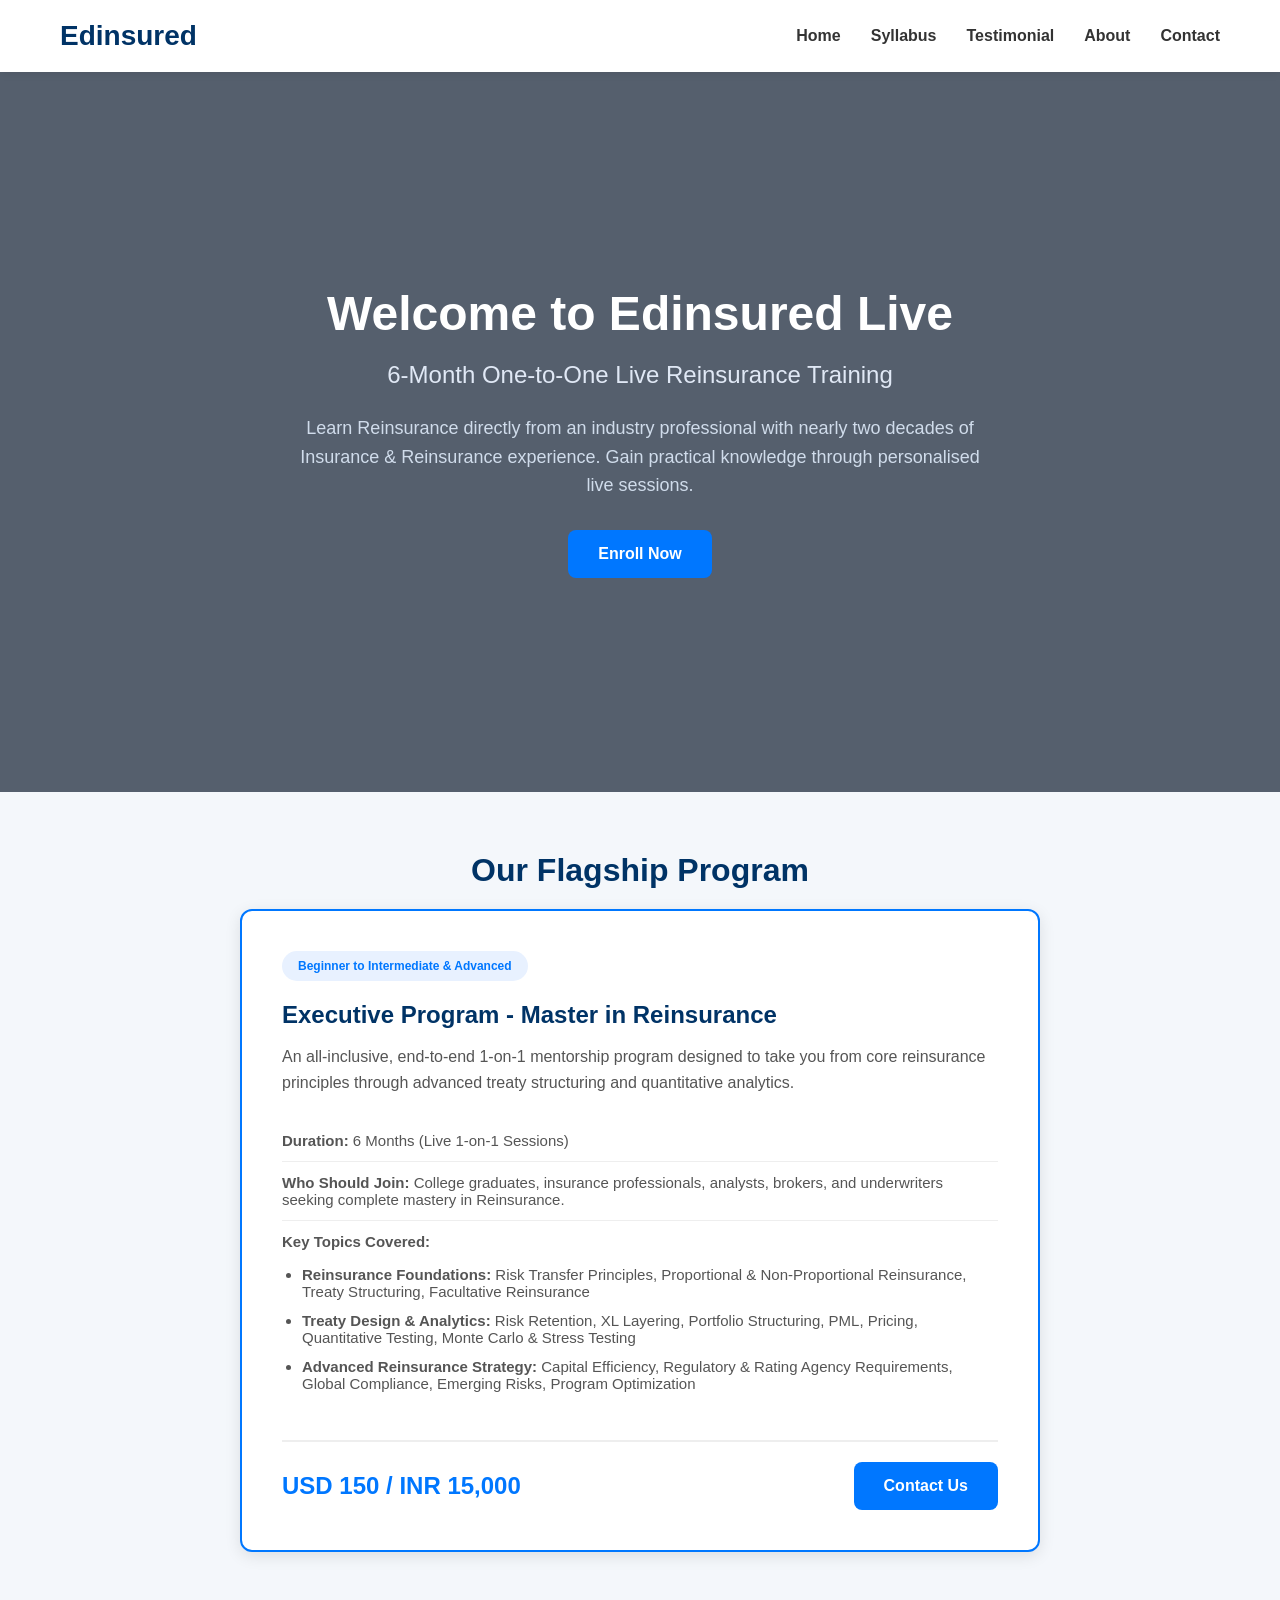
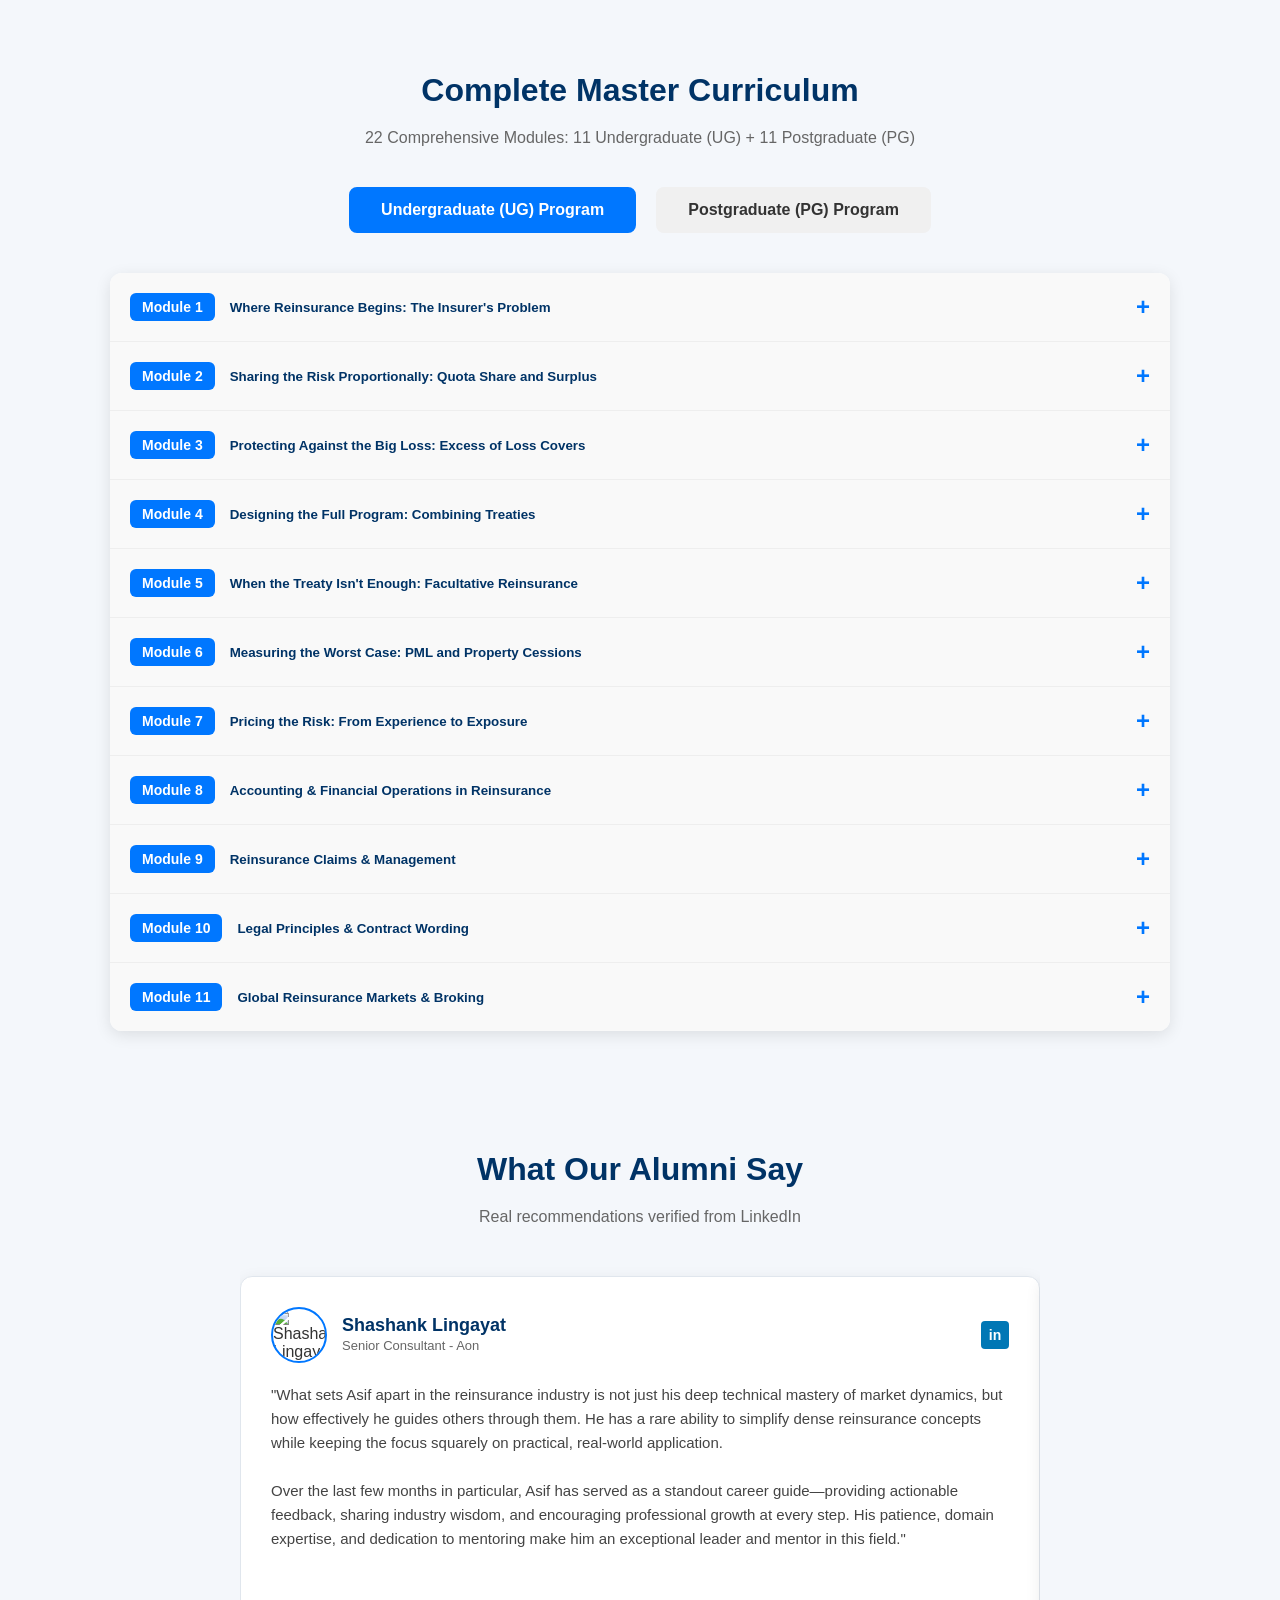
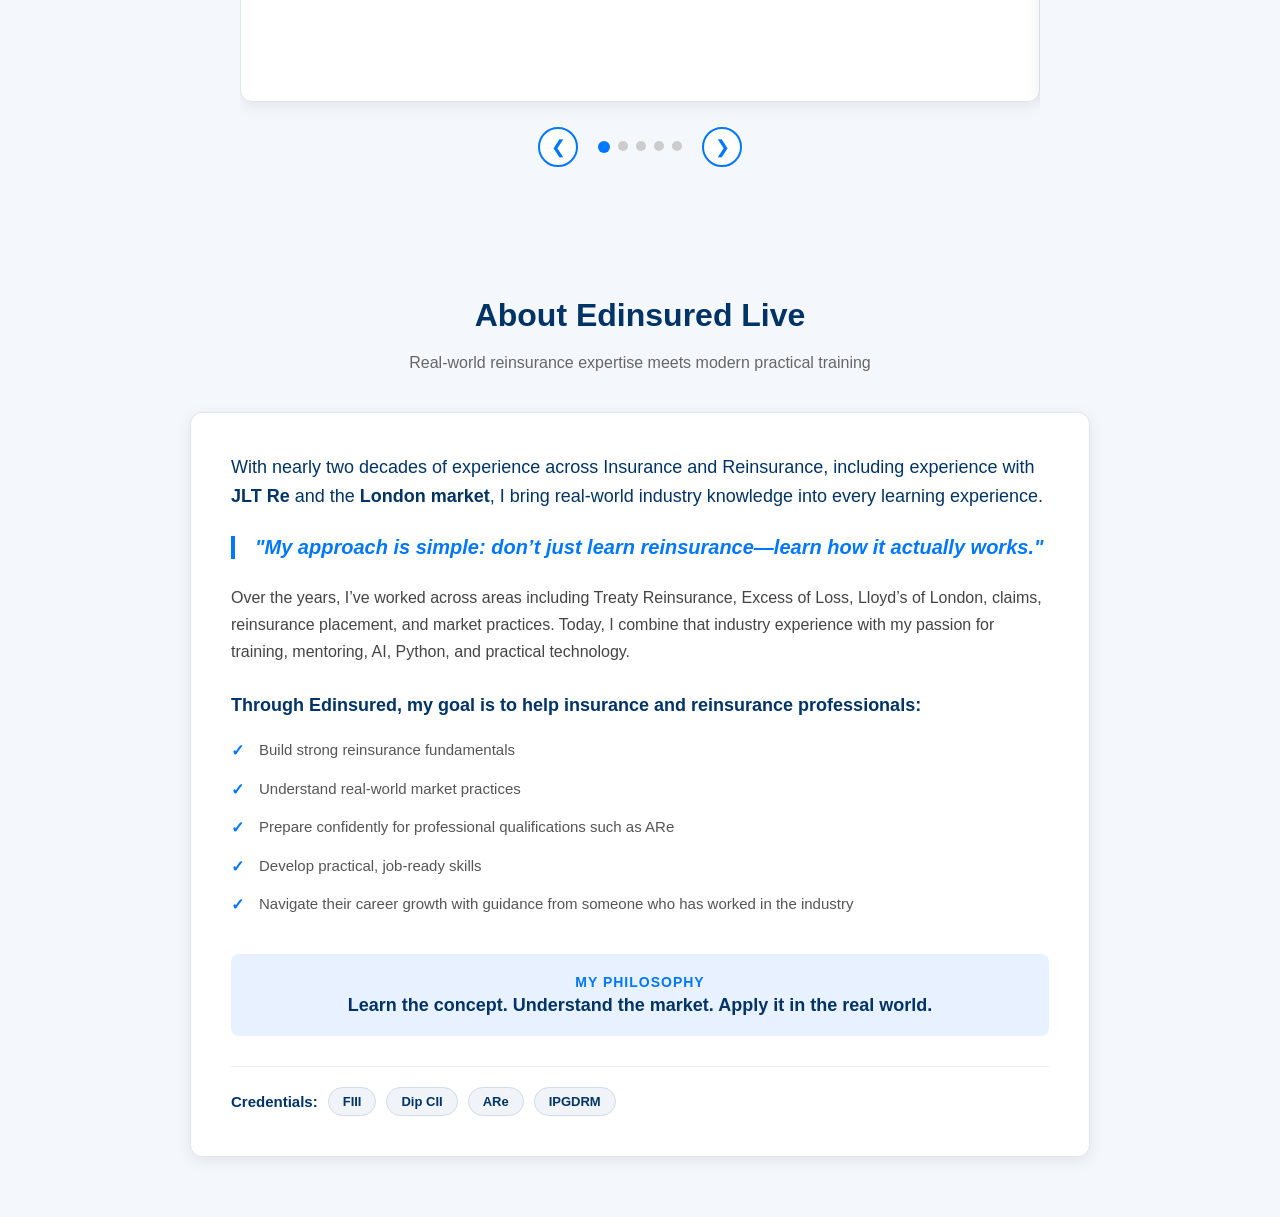
==== commit a4d00ffc: "Update About section and add testimonial carousel" ====
--- a/landing-page/index.html
+++ b/landing-page/index.html
@@ -4,16 +4,688 @@
     <meta charset="UTF-8">
     <meta name="viewport" content="width=device-width, initial-scale=1.0">
     <title>Edinsured Live Reinsurance Training</title>
-    <link rel="stylesheet" href="style.css">
+    <style>
+        * {
+            box-sizing: border-box;
+            margin: 0;
+            padding: 0;
+        }
+
+        body {
+            background-color: #f4f7fb;
+            font-family: Arial, Helvetica, sans-serif;
+            color: #333333;
+        }
+
+        /* Header & Navigation */
+        header {
+            display: flex;
+            justify-content: space-between;
+            align-items: center;
+            padding: 20px 60px;
+            background-color: #ffffff;
+            box-shadow: 0 2px 8px rgba(0,0,0,0.08);
+            position: sticky;
+            top: 0;
+            z-index: 100;
+        }
+
+        .logo {
+            font-size: 28px;
+            font-weight: bold;
+            color: #003366;
+        }
+
+        nav {
+            display: flex;
+            gap: 30px;
+        }
+
+        nav a {
+            text-decoration: none;
+            color: #333333;
+            font-weight: 600;
+        }
+
+        nav a:hover {
+            color: #0077ff;
+        }
+
+        /* Hero Section */
+        #hero {
+            position: relative;
+            width: 100%;
+            min-height: 80vh;
+            display: flex;
+            flex-direction: column;
+            justify-content: center;
+            align-items: center;
+            text-align: center;
+            overflow: hidden;
+            padding: 60px 20px;
+        }
+
+        .hero-video {
+            position: absolute;
+            top: 0;
+            left: 0;
+            width: 100%;
+            height: 100%;
+            object-fit: cover;
+            z-index: 0;
+            pointer-events: none;
+        }
+
+        #hero::before {
+            content: "";
+            position: absolute;
+            top: 0;
+            left: 0;
+            width: 100%;
+            height: 100%;
+            background: rgba(0, 15, 35, 0.65);
+            z-index: 1;
+        }
+
+        .hero-content {
+            position: relative;
+            z-index: 2;
+            max-width: 800px;
+            margin: 0 auto;
+        }
+
+        #hero h1 {
+            font-size: 48px;
+            color: #ffffff;
+            margin-bottom: 20px;
+            animation: fadeInUp 0.8s ease-out 0.2s both;
+        }
+
+        #hero h2 {
+            font-size: 24px;
+            color: #e0e8f5;
+            font-weight: normal;
+            margin-bottom: 25px;
+            animation: fadeInUp 0.8s ease-out 0.4s both;
+        }
+
+        #hero p {
+            font-size: 18px;
+            line-height: 1.6;
+            max-width: 700px;
+            margin: 0 auto 30px;
+            color: #d0dceb;
+            animation: fadeInUp 0.8s ease-out 0.6s both;
+        }
+
+        @keyframes fadeInUp {
+            from {
+                opacity: 0;
+                transform: translateY(30px);
+            }
+            to {
+                opacity: 1;
+                transform: translateY(0);
+            }
+        }
+
+        .btn {
+            display: inline-block;
+            background-color: #0077ff;
+            color: #ffffff;
+            padding: 15px 30px;
+            text-decoration: none;
+            border-radius: 8px;
+            font-weight: bold;
+            transition: all 0.2s ease;
+            cursor: pointer;
+            border: none;
+            animation: fadeInUp 0.8s ease-out 0.8s both;
+        }
+
+        .btn:hover {
+            background-color: #0056b3;
+            transform: translateY(-2px);
+            box-shadow: 0 4px 12px rgba(0, 119, 255, 0.3);
+        }
+
+        .container {
+            max-width: 1100px;
+            margin: 0 auto;
+            padding: 60px 20px;
+        }
+
+        .section-title {
+            text-align: center;
+            font-size: 32px;
+            color: #003366;
+            margin-bottom: 20px;
+        }
+
+        .section-subtitle {
+            text-align: center;
+            font-size: 16px;
+            color: #666;
+            margin-bottom: 40px;
+        }
+
+        /* Courses Section */
+        .single-course-container {
+            display: flex;
+            justify-content: center;
+        }
+
+        .course-card {
+            background-color: #ffffff;
+            border-radius: 12px;
+            padding: 40px;
+            box-shadow: 0 4px 16px rgba(0,0,0,0.1);
+            max-width: 800px;
+            transition: transform 0.3s ease, box-shadow 0.3s ease;
+        }
+
+        .course-card:hover {
+            transform: translateY(-5px);
+            box-shadow: 0 12px 32px rgba(0,0,0,0.15);
+        }
+
+        .course-card.featured {
+            border: 2px solid #0077ff;
+        }
+
+        .badge {
+            display: inline-block;
+            padding: 8px 16px;
+            border-radius: 20px;
+            font-size: 12px;
+            font-weight: bold;
+            margin-bottom: 20px;
+        }
+
+        .badge-popular {
+            background-color: #e8f1ff;
+            color: #0077ff;
+        }
+
+        .course-card h3 {
+            font-size: 24px;
+            color: #003366;
+            margin-bottom: 15px;
+        }
+
+        .course-card .overview {
+            font-size: 16px;
+            color: #555555;
+            margin-bottom: 25px;
+            line-height: 1.6;
+        }
+
+        .course-details {
+            list-style: none;
+            margin-bottom: 30px;
+        }
+
+        .course-details li {
+            padding: 12px 0;
+            border-bottom: 1px solid #eee;
+            font-size: 15px;
+            color: #555;
+        }
+
+        .course-details li:last-child {
+            border-bottom: none;
+        }
+
+        .course-details ul {
+            margin-left: 20px;
+            margin-top: 10px;
+            list-style: disc;
+        }
+
+        .course-details ul li {
+            border-bottom: none;
+            padding: 6px 0;
+        }
+
+        .card-footer {
+            display: flex;
+            justify-content: space-between;
+            align-items: center;
+            margin-top: 30px;
+            padding-top: 20px;
+            border-top: 2px solid #eee;
+        }
+
+        .price {
+            font-size: 24px;
+            font-weight: bold;
+            color: #0077ff;
+        }
+
+        /* Curriculum Tabs */
+        .curriculum-tabs {
+            display: flex;
+            justify-content: center;
+            gap: 20px;
+            margin-bottom: 40px;
+            flex-wrap: wrap;
+        }
+
+        .tab-btn {
+            padding: 12px 30px;
+            font-size: 16px;
+            background-color: #f0f0f0;
+            color: #333;
+            border: 2px solid transparent;
+            border-radius: 8px;
+            cursor: pointer;
+            transition: all 0.3s ease;
+            font-weight: 600;
+        }
+
+        .tab-btn:hover {
+            background-color: #e0e0e0;
+        }
+
+        .tab-btn.active {
+            background-color: #0077ff;
+            color: #ffffff;
+            border-color: #0077ff;
+        }
+
+        .tab-content {
+            display: none;
+        }
+
+        .tab-content.active {
+            display: block;
+        }
+
+        /* Accordion Styles */
+        .accordion {
+            background-color: #ffffff;
+            border-radius: 12px;
+            overflow: hidden;
+            box-shadow: 0 4px 16px rgba(0,0,0,0.1);
+        }
+
+        .accordion-item {
+            border-bottom: 1px solid #eee;
+        }
+
+        .accordion-item:last-child {
+            border-bottom: none;
+        }
+
+        .accordion-header {
+            width: 100%;
+            padding: 20px;
+            background-color: #f9f9f9;
+            border: none;
+            text-align: left;
+            cursor: pointer;
+            display: flex;
+            align-items: center;
+            gap: 15px;
+            transition: background-color 0.3s ease;
+            font-weight: 600;
+        }
+
+        .accordion-header:hover {
+            background-color: #f0f0f0;
+        }
+
+        .module-number {
+            display: inline-block;
+            min-width: 80px;
+            padding: 6px 12px;
+            background-color: #0077ff;
+            color: white;
+            border-radius: 6px;
+            text-align: center;
+            font-size: 14px;
+            font-weight: bold;
+        }
+
+        .module-title {
+            flex: 1;
+            color: #003366;
+        }
+
+        .accordion-toggle {
+            font-size: 24px;
+            color: #0077ff;
+            transition: transform 0.3s ease;
+        }
+
+        .accordion-body {
+            display: none;
+            padding: 20px;
+            border-top: 1px solid #eee;
+            background-color: #ffffff;
+        }
+
+        .accordion-item.open .accordion-body {
+            display: block;
+        }
+
+        .accordion-item.open .accordion-header {
+            background-color: #e8f1ff;
+            color: #0077ff;
+        }
+
+        .accordion-item.open .module-title {
+            color: #0077ff;
+        }
+
+        .accordion-item.open .accordion-toggle {
+            transform: rotate(45deg);
+        }
+
+        .accordion-body p {
+            color: #555;
+            margin-bottom: 15px;
+            font-size: 16px;
+        }
+
+        .accordion-body ul {
+            margin-left: 20px;
+            list-style: disc;
+        }
+
+        .accordion-body li {
+            color: #555;
+            margin-bottom: 8px;
+            line-height: 1.6;
+            font-size: 15px;
+        }
+
+        /* About Section Styles */
+        .about-card {
+            background-color: #ffffff;
+            border-radius: 12px;
+            padding: 40px;
+            box-shadow: 0 4px 16px rgba(0,0,0,0.08);
+            border: 1px solid #e0e6ed;
+            max-width: 900px;
+            margin: 0 auto;
+        }
+
+        .about-lead {
+            font-size: 18px;
+            line-height: 1.6;
+            color: #003366;
+            margin-bottom: 20px;
+        }
+
+        .about-quote {
+            font-size: 20px;
+            font-weight: 600;
+            color: #0077ff;
+            border-left: 4px solid #0077ff;
+            padding-left: 20px;
+            margin: 25px 0;
+            font-style: italic;
+        }
+
+        .about-text {
+            font-size: 16px;
+            line-height: 1.7;
+            color: #444;
+            margin-bottom: 30px;
+        }
+
+        .about-goals h3 {
+            font-size: 18px;
+            color: #003366;
+            margin-bottom: 15px;
+        }
+
+        .about-list {
+            list-style: none;
+            margin-bottom: 30px;
+            padding-left: 0;
+        }
+
+        .about-list li {
+            font-size: 15px;
+            color: #555;
+            padding: 8px 0 8px 28px;
+            position: relative;
+            line-height: 1.5;
+        }
+
+        .about-list li::before {
+            content: "✓";
+            position: absolute;
+            left: 0;
+            color: #0077ff;
+            font-weight: bold;
+            font-size: 16px;
+        }
+
+        .about-philosophy-card {
+            background-color: #e8f1ff;
+            border-radius: 8px;
+            padding: 20px;
+            text-align: center;
+            margin-bottom: 30px;
+        }
+
+        .about-philosophy-card h4 {
+            color: #0077ff;
+            font-size: 14px;
+            text-transform: uppercase;
+            letter-spacing: 1px;
+            margin-bottom: 5px;
+        }
+
+        .about-philosophy-card p {
+            color: #003366;
+            font-size: 18px;
+            font-weight: bold;
+        }
+
+        .about-credentials {
+            display: flex;
+            align-items: center;
+            gap: 10px;
+            flex-wrap: wrap;
+            padding-top: 20px;
+            border-top: 1px solid #eee;
+        }
+
+        .cred-label {
+            font-weight: bold;
+            color: #003366;
+            font-size: 15px;
+        }
+
+        .cred-badge {
+            background-color: #f0f4f8;
+            color: #003366;
+            border: 1px solid #d0dceb;
+            padding: 6px 14px;
+            border-radius: 20px;
+            font-size: 13px;
+            font-weight: bold;
+        }
+
+        /* Testimonials Running Carousel Styles */
+        .carousel-container {
+            position: relative;
+            max-width: 800px;
+            margin: 0 auto;
+            overflow: hidden;
+            padding: 10px 0;
+        }
+
+        .carousel-track {
+            display: flex;
+            transition: transform 0.4s ease-in-out;
+            width: 100%;
+        }
+
+        .testimonial-card {
+            min-width: 100%;
+            max-width: 100%;
+            flex: 0 0 100%;
+            box-sizing: border-box;
+            background-color: #ffffff;
+            border-radius: 12px;
+            padding: 30px;
+            box-shadow: 0 4px 16px rgba(0, 0, 0, 0.08);
+            border: 1px solid #e0e6ed;
+        }
+
+        .testimonial-header {
+            display: flex;
+            align-items: center;
+            gap: 15px;
+            margin-bottom: 20px;
+        }
+
+        .avatar-img {
+            width: 56px;
+            height: 56px;
+            border-radius: 50%;
+            object-fit: cover;
+            border: 2px solid #0077ff;
+        }
+
+        .author-info h4 {
+            color: #003366;
+            font-size: 18px;
+            margin-bottom: 2px;
+        }
+
+        .author-info p {
+            color: #666;
+            font-size: 13px;
+            line-height: 1.3;
+        }
+
+        .linkedin-icon {
+            margin-left: auto;
+            background-color: #0077b5;
+            color: white;
+            font-weight: bold;
+            border-radius: 4px;
+            width: 28px;
+            height: 28px;
+            display: flex;
+            align-items: center;
+            justify-content: center;
+            font-size: 14px;
+            flex-shrink: 0;
+            text-decoration: none;
+        }
+
+        .testimonial-text {
+            color: #444;
+            line-height: 1.6;
+            font-size: 15px;
+        }
+
+        .carousel-controls {
+            display: flex;
+            align-items: center;
+            justify-content: center;
+            gap: 20px;
+            margin-top: 25px;
+        }
+
+        .carousel-btn {
+            background-color: #ffffff;
+            color: #0077ff;
+            border: 2px solid #0077ff;
+            border-radius: 50%;
+            width: 40px;
+            height: 40px;
+            font-size: 18px;
+            cursor: pointer;
+            display: flex;
+            align-items: center;
+            justify-content: center;
+            transition: all 0.2s ease;
+        }
+
+        .carousel-btn:hover {
+            background-color: #0077ff;
+            color: #ffffff;
+        }
+
+        .carousel-dots {
+            display: flex;
+            gap: 8px;
+        }
+
+        .dot {
+            width: 10px;
+            height: 10px;
+            border-radius: 50%;
+            background-color: #ccc;
+            cursor: pointer;
+            transition: background-color 0.3s ease;
+        }
+
+        .dot.active {
+            background-color: #0077ff;
+            width: 12px;
+            height: 12px;
+        }
+
+        /* Responsive Styles */
+        @media (max-width: 768px) {
+            header {
+                flex-direction: column;
+                padding: 15px 20px;
+                gap: 15px;
+            }
+
+            nav {
+                flex-wrap: wrap;
+                justify-content: center;
+                gap: 15px;
+            }
+
+            #hero h1 { font-size: 36px; }
+            #hero h2 { font-size: 20px; }
+            #hero p { font-size: 16px; }
+
+            .section-title { font-size: 24px; }
+            .course-card { padding: 25px; }
+
+            .card-footer {
+                flex-direction: column;
+                gap: 15px;
+                align-items: center;
+            }
+
+            .curriculum-tabs { flex-direction: column; }
+            .tab-btn { width: 100%; }
+
+            .accordion-header {
+                flex-direction: column;
+                align-items: flex-start;
+            }
+
+            .module-number {
+                width: 100%;
+                text-align: center;
+            }
+
+            .accordion-toggle { align-self: flex-end; }
+        }
+    </style>
 </head>
 <body>
 
     <header>
         <div class="logo">Edinsured</div>
         <nav>
-            <a href="#home">Home</a>
+            <a href="#hero">Home</a>
             <a href="#syllabus">Syllabus</a>
-            <a href="#syllabus-comparison">Comparison</a>
             <a href="#testimonials">Testimonial</a>
             <a href="#about">About</a>
             <a href="#contact">Contact</a>
@@ -28,17 +700,15 @@
             </video>
             <div class="hero-content">
                 <h1>Welcome to Edinsured Live</h1>
-                <div class="hero-subtag">A specialized live learning initiative by edinsured.com</div>
                 <h2>6-Month One-to-One Live Reinsurance Training</h2>
                 <p>Learn Reinsurance directly from an industry professional with nearly two decades of Insurance &amp; Reinsurance experience. Gain practical knowledge through personalised live sessions.</p>
                 <a href="#contact" class="btn">Enroll Now</a>
             </div>
         </section>
 
-        <!-- Executive Program / Flagship Section -->
+        <!-- Executive Program Section -->
         <section id="courses" class="container">
             <h2 class="section-title">Our Flagship Program</h2>
-            
             <div class="single-course-container">
                 <div class="course-card featured">
                     <span class="badge badge-popular">Beginner to Intermediate &amp; Advanced</span>
@@ -443,43 +1113,86 @@
             </div>
         </section>
 
-        <!-- Syllabus Comparison Section -->
-        <section id="syllabus-comparison" class="container">
-            <h2 class="section-title">Program Comparison</h2>
-            <p class="section-subtitle">How our live training compares to standard market courses</p>
-            <div class="info-card">
-                <p>Personalized 1-on-1 mentorship ensures tailored speed and hands-on real-world treaty pricing case studies.</p>
-            </div>
-        </section>
-
-        <!-- Testimonials Section -->
+        <!-- Testimonials Section (Running Carousel) -->
         <section id="testimonials" class="container">
             <h2 class="section-title">What Our Alumni Say</h2>
             <p class="section-subtitle">Real recommendations verified from LinkedIn</p>
 
-            <div class="testimonials-grid">
-                <div class="testimonial-card">
-                    <div class="testimonial-header">
-                        <div class="avatar">JS</div>
-                        <div class="author-info">
-                            <h4>John Smith</h4>
-                            <p>Reinsurance Analyst at Global Re</p>
-                        </div>
-                        <a href="#" target="_blank" rel="noopener" class="linkedin-icon" title="View on LinkedIn">in</a>
-                    </div>
-                    <p class="testimonial-text">"The 1-on-1 sessions were transformative. Learning directly from an industry veteran gave me practical insights into treaty pricing that standard courses simply don't cover."</p>
+            <div class="carousel-container">
+                <div class="carousel-track">
+                    
+                    <!-- Testimonial 1: Shashank Lingayat -->
+                    <div class="testimonial-card">
+                        <div class="testimonial-header">
+                            <img src="https://media.licdn.com/dms/image/v2/D4D03AQFz7T5P-_ELQw/profile-displayphoto-crop_800_800/B4DZjmSS.OGgAI-/0/1756210214935?e=1787788800&v=beta&t=49oOtpHjDOEq_a2th8HuYGZVVCd4u88KabD3gzQRq7A" alt="Shashank Lingayat" class="avatar-img">
+                            <div class="author-info">
+                                <h4>Shashank Lingayat</h4>
+                                <p>Senior Consultant - Aon</p>
+                            </div>
+                            <a href="https://www.linkedin.com/" target="_blank" rel="noopener" class="linkedin-icon" title="Verified on LinkedIn">in</a>
+                        </div>
+                        <p class="testimonial-text">"What sets Asif apart in the reinsurance industry is not just his deep technical mastery of market dynamics, but how effectively he guides others through them. He has a rare ability to simplify dense reinsurance concepts while keeping the focus squarely on practical, real-world application.<br><br>Over the last few months in particular, Asif has served as a standout career guide—providing actionable feedback, sharing industry wisdom, and encouraging professional growth at every step. His patience, domain expertise, and dedication to mentoring make him an exceptional leader and mentor in this field."</p>
+                    </div>
+
+                    <!-- Testimonial 2: Prachi Solanki -->
+                    <div class="testimonial-card">
+                        <div class="testimonial-header">
+                            <img src="https://media.licdn.com/dms/image/v2/C4E03AQGG3DRLl23jMg/profile-displayphoto-shrink_400_400/profile-displayphoto-shrink_400_400/0/1661429677763?e=1787788800&v=beta&t=ThC0nTQpx2u4iJYSIT3wGgtX5llXGiXv4OR5bQKiYyo" alt="Prachi Solanki" class="avatar-img">
+                            <div class="author-info">
+                                <h4>Prachi Solanki</h4>
+                                <p>Associate Manager Business Process Solutions - Velonetic</p>
+                            </div>
+                            <a href="https://www.linkedin.com/" target="_blank" rel="noopener" class="linkedin-icon" title="Verified on LinkedIn">in</a>
+                        </div>
+                        <p class="testimonial-text">"<strong>Deconstructing Complex Concepts:</strong> Asif has an exceptional ability to simplify highly technical reinsurance concepts. He breaks down intricate topics like proportional versus non-proportional treaty structures, pricing methodologies, and risk transfer mechanisms into easily digestible lessons.<br><br><strong>Practical Application:</strong> Instead of just teaching theory, he bridges the gap between academics and reality. He uses real-world market scenarios, treaty wordings, and past catastrophe data to show how reinsurance operates under volatile conditions.<br><br><strong>Patience and Engagement:</strong> As an instructor, he fosters a highly supportive learning environment.<br><br><strong>Impact:</strong> Under his guidance, my confidence in analytical risk assessment and market dynamics has grown significantly."</p>
+                    </div>
+
+                    <!-- Testimonial 3: Ayesha Shaikh -->
+                    <div class="testimonial-card">
+                        <div class="testimonial-header">
+                            <img src="https://media.licdn.com/dms/image/v2/D4D03AQHNjYyOwZHV1w/profile-displayphoto-crop_800_800/B4DZ635yknKUAM-/0/1781201841187?e=1787788800&v=beta&t=GsyfVFueXv9_IIyoKMwKMuZiQW2oXqDblHF6X6HjDyA" alt="Ayesha Shaikh" class="avatar-img">
+                            <div class="author-info">
+                                <h4>Ayesha Shaikh</h4>
+                                <p>Senior Manager - Edme Insurance Brokers</p>
+                            </div>
+                            <a href="https://www.linkedin.com/" target="_blank" rel="noopener" class="linkedin-icon" title="Verified on LinkedIn">in</a>
+                        </div>
+                        <p class="testimonial-text">"Asif's mentorship and deep insights into insurance and reinsurance structures provide immense value for anyone looking to excel in the industry."</p>
+                    </div>
+
+                    <!-- Testimonial 4: Rohan Sharma -->
+                    <div class="testimonial-card">
+                        <div class="testimonial-header">
+                            <img src="https://media.licdn.com/dms/image/v2/D4D03AQHvMd9s1K_rDA/profile-displayphoto-shrink_800_800/profile-displayphoto-shrink_800_800/0/1710683346640?e=1787788800&v=beta&t=dwGv7zFxKiQcGWJR9lh6NFuqx75x_D6ng5iOiKF_GHI" alt="Rohan Sharma" class="avatar-img">
+                            <div class="author-info">
+                                <h4>Rohan Sharma</h4>
+                                <p>Senior Commercial Line Underwriter - Earnest Insurance Brokers LLC</p>
+                            </div>
+                            <a href="https://www.linkedin.com/" target="_blank" rel="noopener" class="linkedin-icon" title="Verified on LinkedIn">in</a>
+                        </div>
+                        <p class="testimonial-text">"I have known Aasif since 2016, when we worked together at ARIBL. Over the years, I have consistently been impressed by his depth of knowledge in Reinsurance. His understanding of complex reinsurance structures, treaty wordings, and practical market applications is truly indispensable.<br><br>What sets him apart is not just his expertise, but his ability to structure and deliver it effectively. I have reviewed his Reinsurance training curriculum, and it is exceptionally exhaustive and well-designed. It provides both conceptual clarity and practical insights, making it ideal for anyone looking to truly learn and understand Reinsurance.<br><br>I highly recommend him to professionals and organizations seeking technical expertise and structured learning in Reinsurance."</p>
+                    </div>
+
+                    <!-- Testimonial 5: Rajashree P -->
+                    <div class="testimonial-card">
+                        <div class="testimonial-header">
+                            <img src="https://media.licdn.com/dms/image/v2/D5603AQHPvXnul2Xw-Q/profile-displayphoto-crop_800_800/B56ZgYQOV.HcAM-/0/1752753569798?e=1787788800&v=beta&t=jOrauhJ2csPv5V77GdZaxVwjQZL3yH2iy-huR_U_eXY" alt="Rajashree P" class="avatar-img">
+                            <div class="author-info">
+                                <h4>Rajashree P</h4>
+                                <p>Senior Associate - Callidus Consulting (MENA)</p>
+                            </div>
+                            <a href="https://www.linkedin.com/" target="_blank" rel="noopener" class="linkedin-icon" title="Verified on LinkedIn">in</a>
+                        </div>
+                        <p class="testimonial-text">"Asif Ansari’s reinsurance course content is insightful, practical, and thoughtfully curated. Having been trained in reinsurance myself, I found the modules particularly well-structured building clarity and confidence for professionals navigating real-world challenges in this domain.<br><br>I particularly appreciated the practical examples and the emphasis on application rather than theory alone. This course adds genuine value and is highly recommended for anyone looking to upskill or deepen their expertise."</p>
+                    </div>
+
                 </div>
 
-                <div class="testimonial-card">
-                    <div class="testimonial-header">
-                        <div class="avatar">AR</div>
-                        <div class="author-info">
-                            <h4>Ananya Rao</h4>
-                            <p>Underwriting Associate</p>
-                        </div>
-                        <a href="#" target="_blank" rel="noopener" class="linkedin-icon" title="View on LinkedIn">in</a>
-                    </div>
-                    <p class="testimonial-text">"Edinsured helped me transition smoothly into reinsurance underwriting. The personalized pace and real-world case studies made complex structures feel intuitive."</p>
+                <!-- Navigation Controls -->
+                <div class="carousel-controls">
+                    <button class="carousel-btn prev-btn" id="prevBtn" aria-label="Previous Testimonial">&#10094;</button>
+                    <div class="carousel-dots" id="carouselDots"></div>
+                    <button class="carousel-btn next-btn" id="nextBtn" aria-label="Next Testimonial">&#10095;</button>
                 </div>
             </div>
         </section>
@@ -487,22 +1200,154 @@
         <!-- About Section -->
         <section id="about" class="container">
             <h2 class="section-title">About Edinsured Live</h2>
-            <div class="info-card">
-                <p>Edinsured Live offers intensive 1-on-1 training conducted by professionals with nearly two decades of insurance and reinsurance industry experience.</p>
-            </div>
-        </section>
-
-        <!-- Contact Section -->
-        <section id="contact" class="container">
-            <h2 class="section-title">Get in Touch</h2>
-            <div class="info-card">
-                <p>Ready to master reinsurance? Reach out to schedule your preliminary consultation.</p>
-                <br>
-                <a href="mailto:info@edinsured.com" class="btn">Email Us</a>
+            <p class="section-subtitle">Real-world reinsurance expertise meets modern practical training</p>
+
+            <div class="about-card">
+                <div class="about-content">
+                    <p class="about-lead">
+                        With nearly two decades of experience across Insurance and Reinsurance, including experience with <strong>JLT Re</strong> and the <strong>London market</strong>, I bring real-world industry knowledge into every learning experience.
+                    </p>
+                    
+                    <blockquote class="about-quote">
+                        "My approach is simple: don’t just learn reinsurance—learn how it actually works."
+                    </blockquote>
+
+                    <p class="about-text">
+                        Over the years, I’ve worked across areas including Treaty Reinsurance, Excess of Loss, Lloyd’s of London, claims, reinsurance placement, and market practices. Today, I combine that industry experience with my passion for training, mentoring, AI, Python, and practical technology.
+                    </p>
+
+                    <div class="about-goals">
+                        <h3>Through Edinsured, my goal is to help insurance and reinsurance professionals:</h3>
+                        <ul class="about-list">
+                            <li>Build strong reinsurance fundamentals</li>
+                            <li>Understand real-world market practices</li>
+                            <li>Prepare confidently for professional qualifications such as ARe</li>
+                            <li>Develop practical, job-ready skills</li>
+                            <li>Navigate their career growth with guidance from someone who has worked in the industry</li>
+                        </ul>
+                    </div>
+
+                    <div class="about-philosophy-card">
+                        <h4>My Philosophy</h4>
+                        <p>Learn the concept. Understand the market. Apply it in the real world.</p>
+                    </div>
+
+                    <div class="about-credentials">
+                        <span class="cred-label">Credentials:</span>
+                        <span class="cred-badge">FIII</span>
+                        <span class="cred-badge">Dip CII</span>
+                        <span class="cred-badge">ARe</span>
+                        <span class="cred-badge">IPGDRM</span>
+                    </div>
+                </div>
             </div>
         </section>
     </main>
 
-    <script src="script.js"></script>
+    <script>
+        document.addEventListener('DOMContentLoaded', function() {
+            // --- Tab switching functionality ---
+            const tabBtns = document.querySelectorAll('.tab-btn');
+            const tabContents = document.querySelectorAll('.tab-content');
+
+            tabBtns.forEach(button => {
+                button.addEventListener('click', function() {
+                    const tabName = this.getAttribute('data-tab');
+
+                    tabBtns.forEach(btn => btn.classList.remove('active'));
+                    tabContents.forEach(content => content.classList.remove('active'));
+
+                    this.classList.add('active');
+                    const targetElement = document.getElementById(tabName);
+                    if (targetElement) {
+                        targetElement.classList.add('active');
+                    }
+                });
+            });
+
+            // --- Accordion expand/collapse functionality ---
+            const accordionHeaders = document.querySelectorAll('.accordion-header');
+
+            accordionHeaders.forEach(header => {
+                header.addEventListener('click', function() {
+                    const item = this.parentElement;
+                    const parentAccordion = item.parentElement;
+
+                    // Close all other items in the same accordion group
+                    parentAccordion.querySelectorAll('.accordion-item').forEach(otherItem => {
+                        if (otherItem !== item) {
+                            otherItem.classList.remove('open');
+                        }
+                    });
+
+                    // Toggle open state on the clicked accordion item
+                    item.classList.toggle('open');
+                });
+            });
+
+            // --- Running Testimonial Carousel Logic ---
+            const track = document.querySelector('.carousel-track');
+            const cards = document.querySelectorAll('.carousel-track .testimonial-card');
+            const prevBtn = document.getElementById('prevBtn');
+            const nextBtn = document.getElementById('nextBtn');
+            const dotsContainer = document.getElementById('carouselDots');
+
+            if (track && cards.length > 0) {
+                let currentIndex = 0;
+                let autoSlideInterval;
+
+                dotsContainer.innerHTML = '';
+                cards.forEach((_, index) => {
+                    const dot = document.createElement('div');
+                    dot.classList.add('dot');
+                    if (index === 0) dot.classList.add('active');
+                    dot.addEventListener('click', () => goToSlide(index));
+                    dotsContainer.appendChild(dot);
+                });
+
+                const dots = document.querySelectorAll('.dot');
+
+                function updateCarousel() {
+                    track.style.transform = `translateX(-${currentIndex * 100}%)`;
+                    dots.forEach((dot, idx) => {
+                        dot.classList.toggle('active', idx === currentIndex);
+                    });
+                }
+
+                function goToSlide(index) {
+                    currentIndex = index;
+                    updateCarousel();
+                    resetAutoSlide();
+                }
+
+                function nextSlide() {
+                    currentIndex = (currentIndex + 1) % cards.length;
+                    updateCarousel();
+                }
+
+                function prevSlide() {
+                    currentIndex = (currentIndex - 1 + cards.length) % cards.length;
+                    updateCarousel();
+                }
+
+                if (nextBtn) nextBtn.addEventListener('click', () => { nextSlide(); resetAutoSlide(); });
+                if (prevBtn) prevBtn.addEventListener('click', () => { prevSlide(); resetAutoSlide(); });
+
+                function startAutoSlide() {
+                    autoSlideInterval = setInterval(nextSlide, 5000);
+                }
+
+                function resetAutoSlide() {
+                    clearInterval(autoSlideInterval);
+                    startAutoSlide();
+                }
+
+                track.parentElement.addEventListener('mouseenter', () => clearInterval(autoSlideInterval));
+                track.parentElement.addEventListener('mouseleave', startAutoSlide);
+
+                startAutoSlide();
+            }
+        });
+    </script>
 </body>
 </html>
